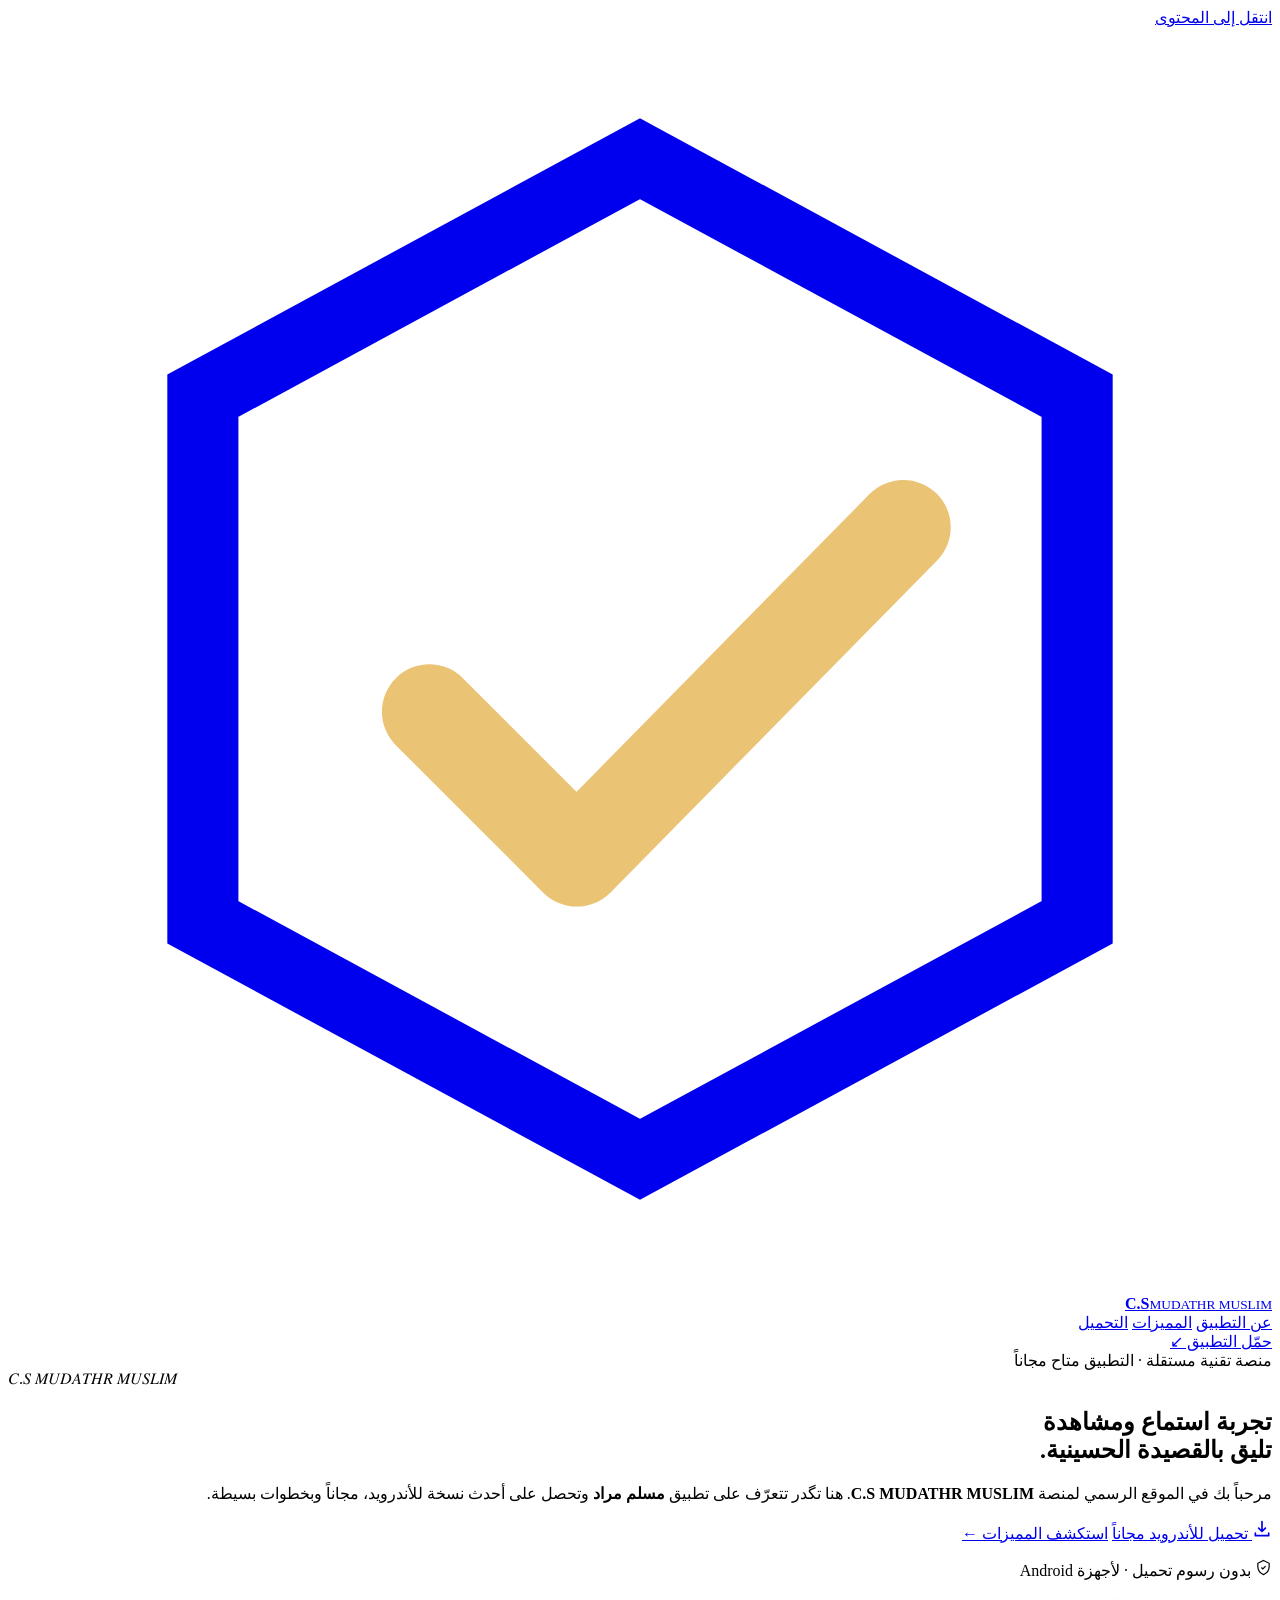
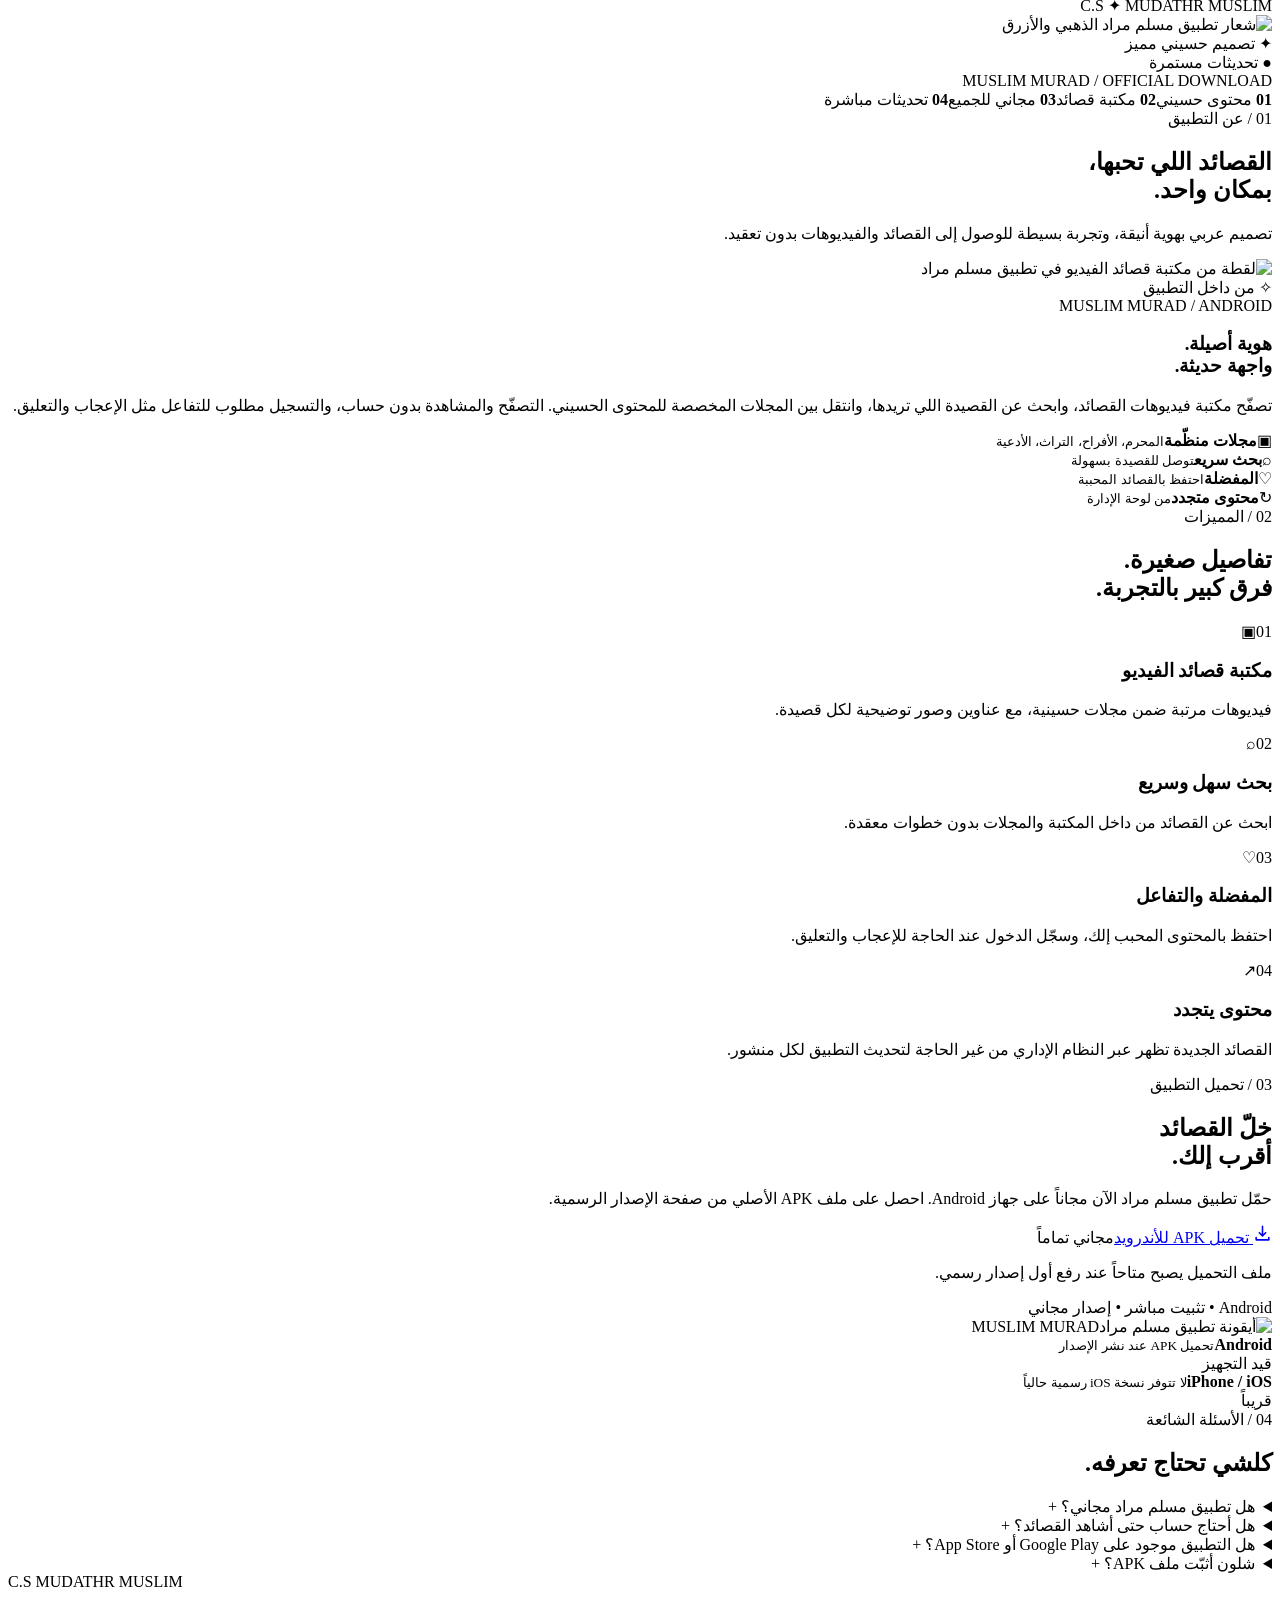
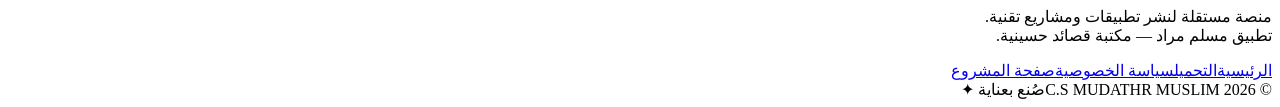
==== index.html @ f46f7a59 "Publish C.S MUDATHR MUSLIM: index.html" ====
<!doctype html>
<html lang="ar" dir="rtl">
<head>
  <meta charset="utf-8">
  <meta name="viewport" content="width=device-width, initial-scale=1, viewport-fit=cover">
  <meta name="theme-color" content="#090d19">
  <meta name="description" content="الموقع الرسمي لـ C.S MUDATHR MUSLIM — حمّل تطبيق مسلم مراد مجاناً على أجهزة أندرويد، وتعرّف على مكتبة القصائد الحسينية.">
  <meta property="og:type" content="website">
  <meta property="og:title" content="C.S MUDATHR MUSLIM | مسلم مراد">
  <meta property="og:description" content="منصتك الرسمية لتحميل تطبيق مسلم مراد ومتابعة تحديثاته مجاناً.">
  <meta property="og:image" content="assets/murad-logo.webp">
  <title>C.S MUDATHR MUSLIM | تحميل مسلم مراد</title>
  <link rel="icon" type="image/png" href="assets/favicon.png">
  <link rel="stylesheet" href="style.css">
  <script src="assets/site-config.js" defer></script>
  <script src="script.js" defer></script>
</head>
<body>
  <div class="backdrop-grid" aria-hidden="true"></div>
  <div class="ambient ambient-a" aria-hidden="true"></div>
  <div class="ambient ambient-b" aria-hidden="true"></div>
  <a class="skip-link" href="#main">انتقل إلى المحتوى</a>
  <header class="site-header">
    <div class="shell topbar">
      <a class="brand" href="#top" aria-label="C.S MUDATHR MUSLIM — الرئيسية" dir="ltr">
        <span class="brand-icon" aria-hidden="true"><svg viewBox="0 0 24 24" fill="none"><path d="M12 2.5 20.3 7v10L12 21.5 3.7 17V7L12 2.5Z" stroke="currentColor" stroke-width="1.35"/><path d="m8 13 2.8 2.8L17 9.5" stroke="#eac374" stroke-width="1.8" stroke-linecap="round" stroke-linejoin="round"/></svg></span>
        <span class="brand-text"><strong>C.S</strong><small>MUDATHR MUSLIM</small></span>
      </a>
      <nav class="main-nav" aria-label="القائمة الرئيسية">
        <a href="#about">عن التطبيق</a>
        <a href="#features">المميزات</a>
        <a href="#download">التحميل</a>
      </nav>
      <a class="header-action" href="#download">حمّل التطبيق <span aria-hidden="true">↙</span></a>
    </div>
  </header>

  <main id="main">
    <section class="hero shell" id="top" aria-labelledby="hero-title">
      <div class="hero-copy">
        <div class="eyebrow"><span class="live-dot"></span> منصة تقنية مستقلة · التطبيق متاح مجاناً</div>
        <div class="superbrand" dir="ltr">𝐶.𝑆 𝑀𝑈𝐷𝐴𝑇𝐻𝑅 𝑀𝑈𝑆𝐿𝐼𝑀</div>
        <h1 id="hero-title">تجربة استماع ومشاهدة<br><span class="gold-text">تليق بالقصيدة الحسينية.</span></h1>
        <p class="hero-lead">مرحباً بك في الموقع الرسمي لمنصة <b>C.S MUDATHR MUSLIM</b>. هنا تگدر تتعرّف على تطبيق <strong>مسلم مراد</strong> وتحصل على أحدث نسخة للأندرويد، مجاناً وبخطوات بسيطة.</p>
        <div class="hero-actions">
          <a class="btn btn-primary download-link" href="#download" aria-label="تحميل تطبيق مسلم مراد للأندرويد"><svg width="20" height="20" viewBox="0 0 24 24" aria-hidden="true" fill="none"><path d="M12 3v12m0 0 4-4m-4 4-4-4M4 17v3h16v-3" stroke="currentColor" stroke-width="2" stroke-linecap="round" stroke-linejoin="round"/></svg> تحميل للأندرويد مجاناً</a>
          <a class="btn btn-ghost" href="#features">استكشف المميزات <span aria-hidden="true">←</span></a>
        </div>
        <p class="micro-note"><svg width="17" height="17" viewBox="0 0 24 24" fill="none" aria-hidden="true"><path d="m12 2 8 4v5c0 5.3-3.4 9-8 11-4.6-2-8-5.7-8-11V6l8-4Z" stroke="currentColor" stroke-width="1.7"/><path d="m9 12 2 2 4-4" stroke="currentColor" stroke-width="1.7"/></svg> بدون رسوم تحميل · لأجهزة Android</p>
      </div>
      <div class="hero-art" aria-label="معاينة تطبيق مسلم مراد">
        <div class="orbit orbit-one"></div><div class="orbit orbit-two"></div>
        <div class="hero-insignia">C.S <span>✦</span> MUDATHR MUSLIM</div>
        <div class="app-icon-display"><img src="assets/murad-logo.webp" alt="شعار تطبيق مسلم مراد الذهبي والأزرق" width="288" height="288"></div>
        <div class="floating-pill pill-1"><span>✦</span> تصميم حسيني مميز</div>
        <div class="floating-pill pill-2"><span>●</span> تحديثات مستمرة</div>
        <div class="hero-art-caption">MUSLIM MURAD <span> / </span> OFFICIAL DOWNLOAD</div>
      </div>
    </section>

    <div class="ticker" aria-label="مزايا التطبيق"><div class="shell ticker-inner"><span><b>01</b> محتوى حسيني</span><i></i><span><b>02</b> مكتبة قصائد</span><i></i><span><b>03</b> مجاني للجميع</span><i></i><span><b>04</b> تحديثات مباشرة</span></div></div>

    <section class="section shell about" id="about">
      <div class="section-head"><div class="section-kicker">01 / عن التطبيق</div><h2>القصائد اللي تحبها،<br><span>بمكان واحد.</span></h2><p>تصميم عربي بهوية أنيقة، وتجربة بسيطة للوصول إلى القصائد والفيديوهات بدون تعقيد.</p></div>
      <div class="about-layout">
        <div class="phone-showcase"><div class="phone-device"><span class="phone-notch"></span><img src="assets/app-screen.webp" alt="لقطة من مكتبة قصائد الفيديو في تطبيق مسلم مراد" width="405" height="900" loading="lazy"></div><div class="phone-label"><span class="sparkle">✧</span> من داخل التطبيق</div></div>
        <div class="about-details"><div class="mini-label">MUSLIM MURAD / ANDROID</div><h3>هوية أصيلة.<br>واجهة حديثة.</h3><p>تصفّح مكتبة فيديوهات القصائد، وابحث عن القصيدة اللي تريدها، وانتقل بين المجلات المخصصة للمحتوى الحسيني. التصفّح والمشاهدة بدون حساب، والتسجيل مطلوب للتفاعل مثل الإعجاب والتعليق.</p><div class="detail-grid"><div><span class="detail-icon">▣</span><b>مجلات منظّمة</b><small>المحرم، الأفراح، التراث، الأدعية</small></div><div><span class="detail-icon">⌕</span><b>بحث سريع</b><small>توصل للقصيدة بسهولة</small></div><div><span class="detail-icon">♡</span><b>المفضلة</b><small>احتفظ بالقصائد المحببة</small></div><div><span class="detail-icon">↻</span><b>محتوى متجدد</b><small>من لوحة الإدارة</small></div></div></div>
      </div>
    </section>

    <section class="section feature-section" id="features"><div class="shell"><div class="section-head centered"><div class="section-kicker">02 / المميزات</div><h2>تفاصيل صغيرة.<br><span>فرق كبير بالتجربة.</span></h2></div><div class="feature-grid">
      <article class="feature-card"><span class="feature-index">01</span><span class="feature-symbol">▣</span><h3>مكتبة قصائد الفيديو</h3><p>فيديوهات مرتبة ضمن مجلات حسينية، مع عناوين وصور توضيحية لكل قصيدة.</p></article>
      <article class="feature-card"><span class="feature-index">02</span><span class="feature-symbol">⌕</span><h3>بحث سهل وسريع</h3><p>ابحث عن القصائد من داخل المكتبة والمجلات بدون خطوات معقدة.</p></article>
      <article class="feature-card"><span class="feature-index">03</span><span class="feature-symbol">♡</span><h3>المفضلة والتفاعل</h3><p>احتفظ بالمحتوى المحبب إلك، وسجّل الدخول عند الحاجة للإعجاب والتعليق.</p></article>
      <article class="feature-card"><span class="feature-index">04</span><span class="feature-symbol">↗</span><h3>محتوى يتجدد</h3><p>القصائد الجديدة تظهر عبر النظام الإداري من غير الحاجة لتحديث التطبيق لكل منشور.</p></article>
      </div></div></section>

    <section class="section shell download-section" id="download"><div class="download-panel"><div class="download-halo" aria-hidden="true"></div><div class="download-copy"><div class="section-kicker">03 / تحميل التطبيق</div><h2>خلّ القصائد<br><span>أقرب إلك.</span></h2><p>حمّل تطبيق مسلم مراد الآن مجاناً على جهاز Android. احصل على ملف APK الأصلي من صفحة الإصدار الرسمية.</p><div class="download-controls"><a class="btn btn-primary download-link" id="download-android" href="#download"><svg width="19" height="19" viewBox="0 0 24 24" fill="none" aria-hidden="true"><path d="M12 3v12m0 0 4-4m-4 4-4-4M4 17v3h16v-3" stroke="currentColor" stroke-width="2" stroke-linecap="round" stroke-linejoin="round"/></svg> <span class="android-label">تحميل APK للأندرويد</span></a><span class="download-badge">مجاني تماماً</span></div><p class="availability-message" id="availability-message" aria-live="polite">ملف التحميل يصبح متاحاً عند رفع أول إصدار رسمي.</p><div class="device-hint">Android <span>•</span> تثبيت مباشر <span>•</span> إصدار مجاني</div></div><div class="download-image"><img src="assets/murad-logo.webp" alt="أيقونة تطبيق مسلم مراد" width="210" height="210" loading="lazy"><span>MUSLIM MURAD</span></div></div>
      <div class="platform-row"><div><span class="platform-dot android"></span><div><b>Android</b><small>تحميل APK عند نشر الإصدار</small></div><span class="platform-state" id="android-status">قيد التجهيز</span></div><div><span class="platform-dot ios"></span><div><b>iPhone / iOS</b><small>لا تتوفر نسخة iOS رسمية حالياً</small></div><span class="platform-state waiting">قريباً</span></div></div>
    </section>

    <section class="section shell faq" aria-labelledby="faq-title"><div class="section-head centered"><div class="section-kicker">04 / الأسئلة الشائعة</div><h2 id="faq-title">كلشي تحتاج تعرفه.</h2></div><div class="faq-list"><details><summary>هل تطبيق مسلم مراد مجاني؟ <span>+</span></summary><p>إي، تحميل التطبيق واستخدام محتواه المتاح مجاني.</p></details><details><summary>هل أحتاج حساب حتى أشاهد القصائد؟ <span>+</span></summary><p>لا، تگدر تتصفح وتشاهد بدون تسجيل دخول. التفاعل مثل الإعجاب والتعليق قد يطلب تسجيل الدخول.</p></details><details><summary>هل التطبيق موجود على Google Play أو App Store؟ <span>+</span></summary><p>حالياً نوفر التحميل المباشر للأندرويد عند نشر APK. ما نعلن عن توفر نسخة بالمتجرين الرسميين.</p></details><details><summary>شلون أثبّت ملف APK؟ <span>+</span></summary><p>من تكمل تنزيل ملف APK، افتحه من التنزيلات ووافق على تثبيته من المصدر اللي اخترته إذا طلب Android ذلك. لا تعطِ صلاحيات تثبيت لمصادر مجهولة أخرى.</p></details></div></section>
  </main>
  <footer class="footer"><div class="shell footer-top"><div><div class="footer-logo" dir="ltr">C.S <span>MUDATHR MUSLIM</span></div><p>منصة مستقلة لنشر تطبيقات ومشاريع تقنية.<br>تطبيق مسلم مراد — مكتبة قصائد حسينية.</p></div><div class="footer-links"><a href="#top">الرئيسية</a><a href="#download">التحميل</a><a href="privacy.html">سياسة الخصوصية</a><a id="project-link" href="#top">صفحة المشروع</a></div></div><div class="shell footer-bottom"><span>© <span id="year">2026</span> C.S MUDATHR MUSLIM</span><span>صُنع بعناية ✦</span></div></footer>
</body>
</html>
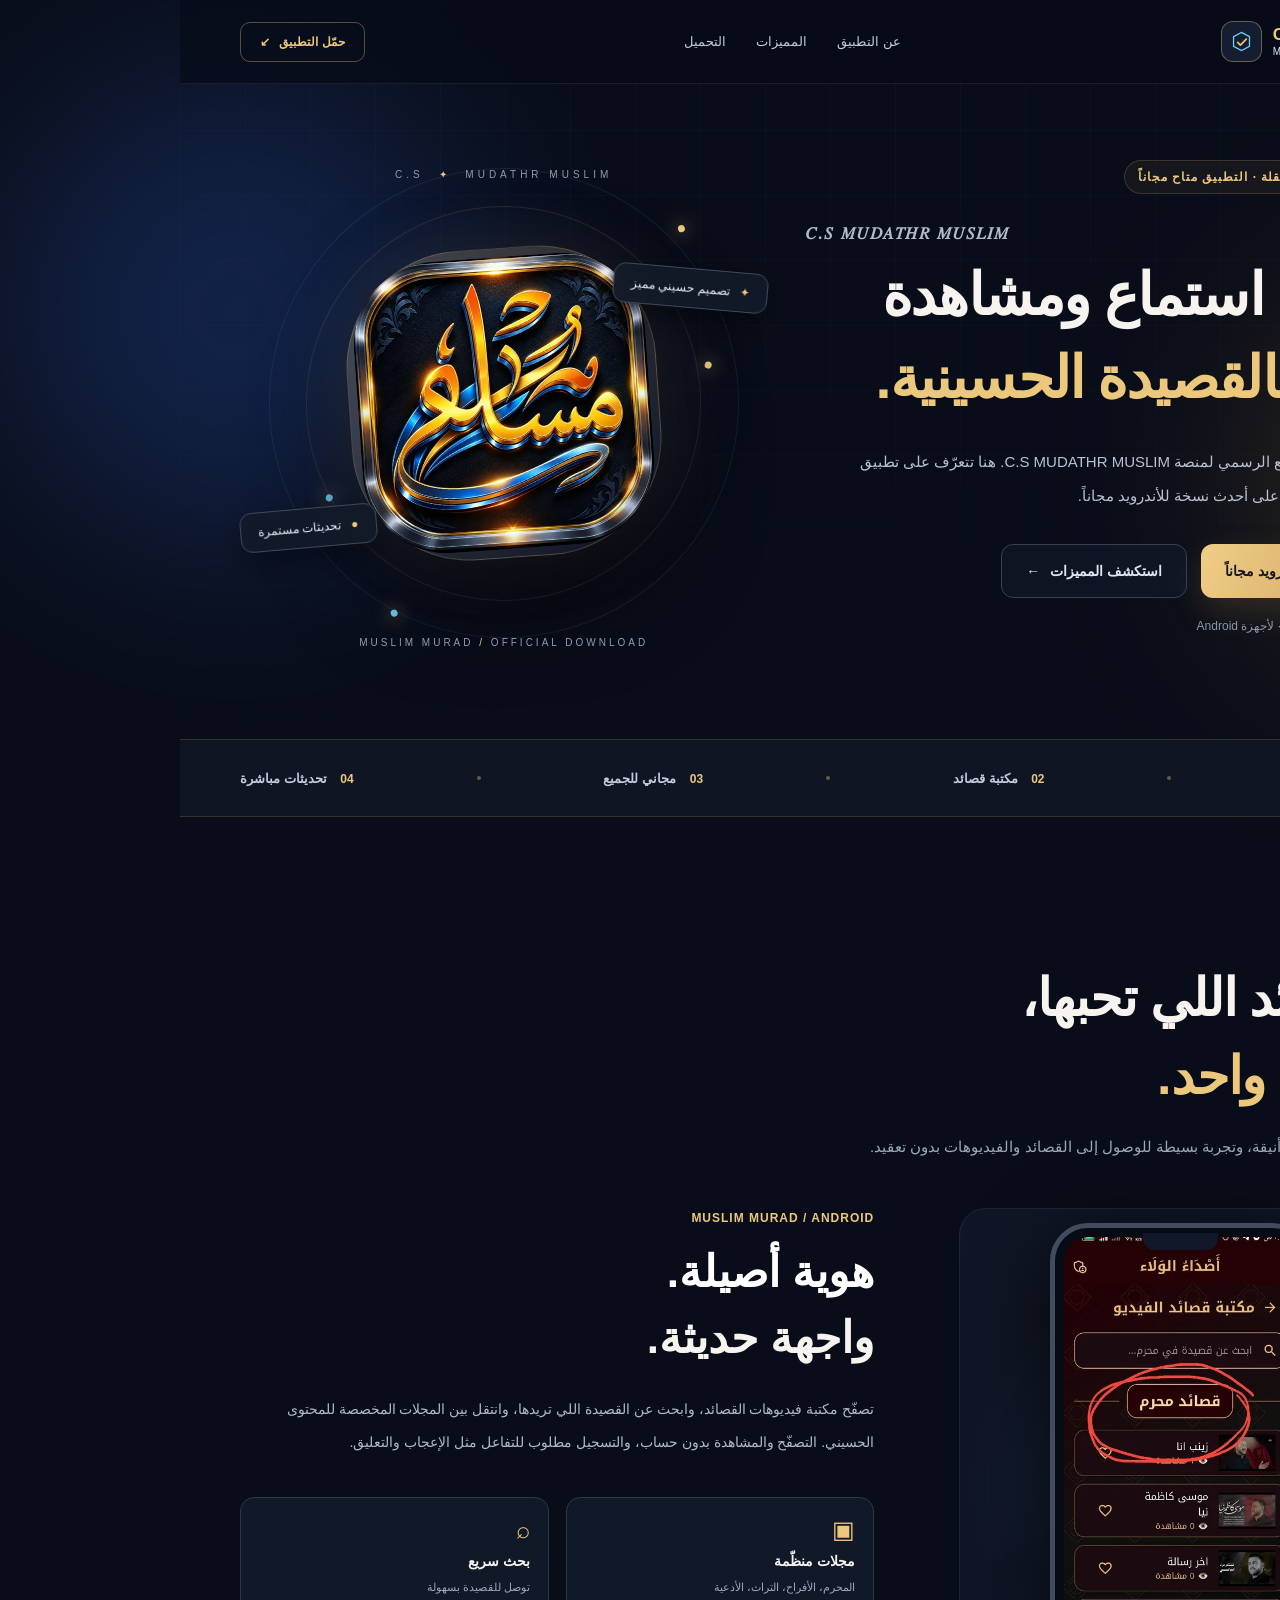
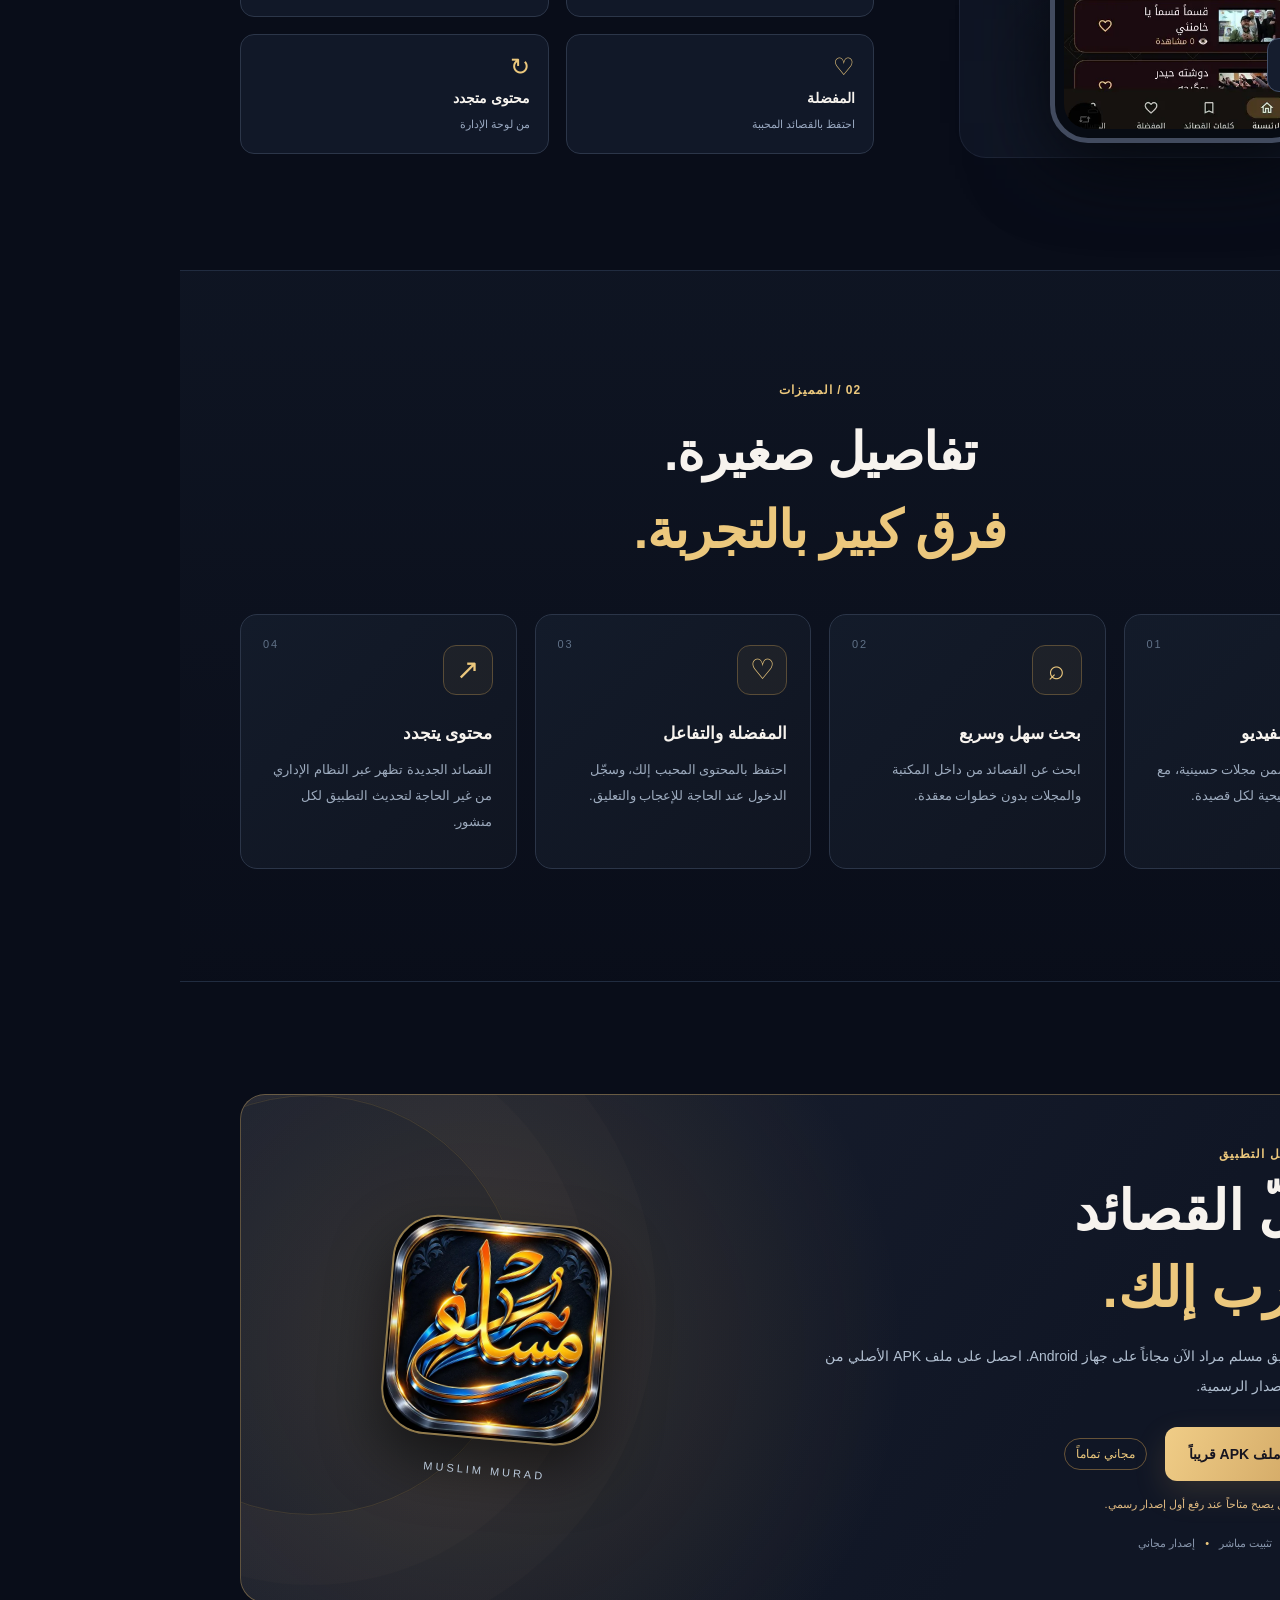
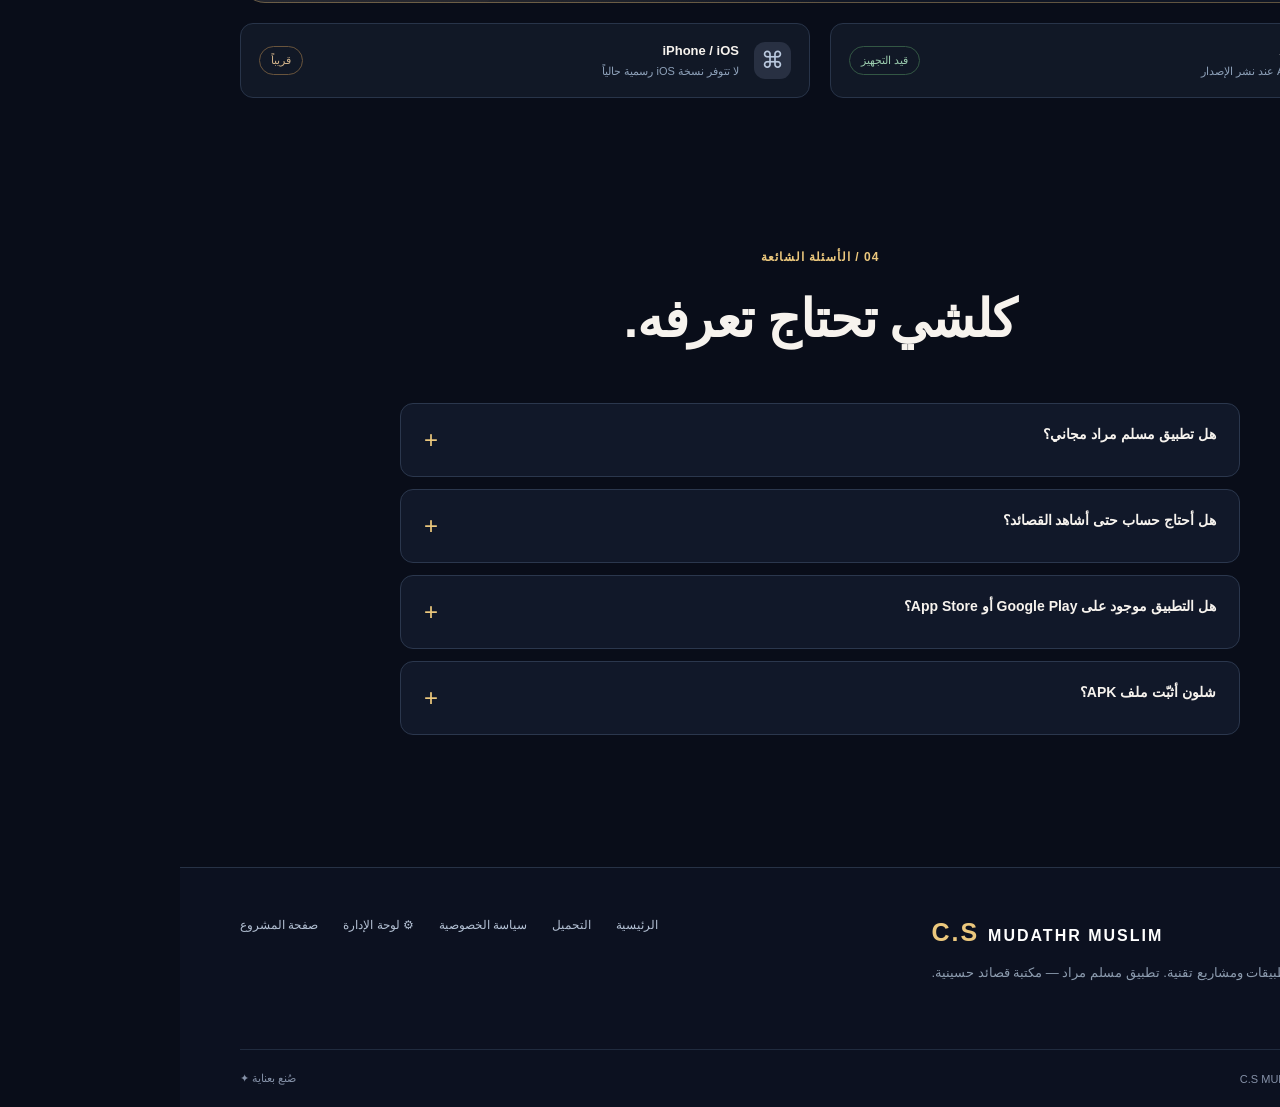
==== commit 5b07b358: "Install/refresh C.S website dashboard: index.html" ====
--- a/index.html
+++ b/index.html
@@ -81,6 +81,6 @@
 
     <section class="section shell faq" aria-labelledby="faq-title"><div class="section-head centered"><div class="section-kicker">04 / الأسئلة الشائعة</div><h2 id="faq-title">كلشي تحتاج تعرفه.</h2></div><div class="faq-list"><details><summary>هل تطبيق مسلم مراد مجاني؟ <span>+</span></summary><p>إي، تحميل التطبيق واستخدام محتواه المتاح مجاني.</p></details><details><summary>هل أحتاج حساب حتى أشاهد القصائد؟ <span>+</span></summary><p>لا، تگدر تتصفح وتشاهد بدون تسجيل دخول. التفاعل مثل الإعجاب والتعليق قد يطلب تسجيل الدخول.</p></details><details><summary>هل التطبيق موجود على Google Play أو App Store؟ <span>+</span></summary><p>حالياً نوفر التحميل المباشر للأندرويد عند نشر APK. ما نعلن عن توفر نسخة بالمتجرين الرسميين.</p></details><details><summary>شلون أثبّت ملف APK؟ <span>+</span></summary><p>من تكمل تنزيل ملف APK، افتحه من التنزيلات ووافق على تثبيته من المصدر اللي اخترته إذا طلب Android ذلك. لا تعطِ صلاحيات تثبيت لمصادر مجهولة أخرى.</p></details></div></section>
   </main>
-  <footer class="footer"><div class="shell footer-top"><div><div class="footer-logo" dir="ltr">C.S <span>MUDATHR MUSLIM</span></div><p>منصة مستقلة لنشر تطبيقات ومشاريع تقنية.<br>تطبيق مسلم مراد — مكتبة قصائد حسينية.</p></div><div class="footer-links"><a href="#top">الرئيسية</a><a href="#download">التحميل</a><a href="privacy.html">سياسة الخصوصية</a><a id="project-link" href="#top">صفحة المشروع</a></div></div><div class="shell footer-bottom"><span>© <span id="year">2026</span> C.S MUDATHR MUSLIM</span><span>صُنع بعناية ✦</span></div></footer>
+  <footer class="footer"><div class="shell footer-top"><div><div class="footer-logo" dir="ltr">C.S <span>MUDATHR MUSLIM</span></div><p>منصة مستقلة لنشر تطبيقات ومشاريع تقنية.<br>تطبيق مسلم مراد — مكتبة قصائد حسينية.</p></div><div class="footer-links"><a href="#top">الرئيسية</a><a href="#download">التحميل</a><a href="privacy.html">سياسة الخصوصية</a><a href="admin.html" rel="nofollow">⚙ لوحة الإدارة</a><a id="project-link" href="#top">صفحة المشروع</a></div></div><div class="shell footer-bottom"><span>© <span id="year">2026</span> C.S MUDATHR MUSLIM</span><span>صُنع بعناية ✦</span></div></footer>
 </body>
 </html>
--- a/style.css
+++ b/style.css
@@ -0,0 +1,17 @@
+:root{color-scheme:dark;--bg:#090d19;--panel:#101726;--border:#263247;--text:#f7f3ee;--muted:#9ba8bd;--gold:#ecc87d;--gold2:#c9a25b;--cyan:#6fcef1;font-family:Tahoma,'Segoe UI',Arial,sans-serif}
+*,*::before,*::after{box-sizing:border-box}html{scroll-behavior:smooth}body{margin:0;min-width:320px;background:var(--bg);color:var(--text);overflow-x:hidden}a{color:inherit;text-decoration:none}button,input{font:inherit}button,a{ -webkit-tap-highlight-color:transparent}a:focus-visible,summary:focus-visible{outline:2px solid var(--cyan);outline-offset:5px}img{max-width:100%;display:block}.shell{width:min(1160px,calc(100% - 64px));margin-inline:auto}.skip-link{position:absolute;top:-80px;right:12px;padding:12px 24px;background:#fff;color:#000;z-index:100}.skip-link:focus{top:10px}::selection{background:#e9bd6c;color:#090d19}
+.backdrop-grid{position:absolute;inset:0 0 auto;height:970px;pointer-events:none;background-image:linear-gradient(rgba(120,152,199,.045) 1px,transparent 1px),linear-gradient(90deg,rgba(120,152,199,.045) 1px,transparent 1px);background-size:65px 65px;mask-image:linear-gradient(to bottom,#000,transparent);z-index:0}.ambient{position:absolute;pointer-events:none;border-radius:50%;filter:blur(105px);opacity:.35;z-index:0}.ambient-a{width:470px;height:480px;top:70px;left:-180px;background:#244c9e}.ambient-b{width:360px;height:380px;top:290px;right:-160px;background:#795a26}
+.site-header{height:84px;display:flex;align-items:center;position:relative;z-index:20;border-bottom:1px solid rgba(214,223,247,.08);background:rgba(8,12,24,.72);backdrop-filter:blur(20px)}.topbar{display:flex;align-items:center;justify-content:space-between;gap:30px}.brand{display:flex;align-items:center;gap:11px;flex-shrink:0}.brand-icon{width:41px;height:41px;border:1px solid rgba(238,198,120,.38);background:#151e30;border-radius:12px;padding:8px;color:var(--cyan)}.brand-icon svg{width:100%}.brand-text{display:flex;flex-direction:column;gap:1px;line-height:1.1}.brand-text strong{font-size:17px;font-weight:900;letter-spacing:2px;color:var(--gold)}.brand-text small{font-size:10px;letter-spacing:2.6px;color:#d9e4f5}.main-nav{display:flex;gap:30px;font-size:13px;color:#c3ccdd}.main-nav a:hover,.footer a:hover{color:var(--gold)}.header-action{border:1px solid rgba(236,200,125,.35);border-radius:10px;padding:12px 19px;color:var(--gold);font-size:12px;font-weight:bold;white-space:nowrap;transition:.2s}.header-action:hover{background:rgba(236,200,125,.11);transform:translateY(-2px)}.header-action span{padding-right:6px}
+.hero{position:relative;display:grid;grid-template-columns:1.06fr .94fr;align-items:center;min-height:655px;gap:38px;padding-top:58px;padding-bottom:75px}.hero-copy{position:relative;z-index:2}.eyebrow,.section-kicker,.mini-label{color:var(--gold);font-size:12px;letter-spacing:1px;font-weight:700}.eyebrow{display:inline-flex;align-items:center;gap:8px;background:rgba(229,181,100,.06);border:1px solid rgba(233,193,115,.18);padding:9px 13px;border-radius:20px}.live-dot{width:7px;height:7px;border-radius:50%;background:#7ddcb0;box-shadow:0 0 15px #7ddcb0}.superbrand{margin:30px 0 10px;color:#b2bacd;font-size:clamp(13px,1.55vw,17px);letter-spacing:1.5px;font-weight:bold}.hero h1{font-size:clamp(40px,4.5vw,66px);line-height:1.45;letter-spacing:-1.8px;margin:0 0 24px;font-weight:900}.gold-text,h2 span,.about-details h3::first-line{color:var(--gold)}.hero-lead{color:#b9c2d2;font-size:15px;line-height:2.3;max-width:560px;margin:0 0 30px}.hero-lead strong{color:#fff}.hero-actions{display:flex;flex-wrap:wrap;gap:14px}.btn{display:inline-flex;align-items:center;justify-content:center;gap:10px;border-radius:12px;min-height:54px;padding:13px 24px;font-size:14px;font-weight:800;transition:transform .25s,background .25s,border-color .25s;cursor:pointer}.btn:hover{transform:translateY(-3px)}.btn-primary{background:linear-gradient(115deg,#f0cd87,#cca15f);color:#171520;box-shadow:0 12px 32px rgba(218,170,94,.16)}.btn-primary:hover{background:linear-gradient(115deg,#ffe2a5,#edba6b)}.btn-ghost{border:1px solid #364154;color:#dee6f6;background:rgba(20,28,45,.55)}.btn-ghost:hover{border-color:#8092af}.micro-note{color:#8797ae;font-size:12px;display:flex;gap:8px;align-items:center;margin-top:20px}.micro-note svg{color:#9fb3ce}
+.hero-art{height:490px;display:flex;flex-direction:column;align-items:center;justify-content:center;position:relative;isolation:isolate}.hero-art:before{content:'';position:absolute;inset:11% 9%;border-radius:50%;background:radial-gradient(ellipse at center,rgba(224,165,70,.19),rgba(70,112,206,.09) 45%,transparent 72%);filter:blur(28px);z-index:-1}.orbit{position:absolute;border:1px solid rgba(213,182,115,.12);border-radius:50%;width:395px;height:395px;transform:rotate(19deg)}.orbit-two{width:470px;height:470px;border-color:rgba(117,159,218,.11);transform:rotate(-15deg)}.orbit:before,.orbit:after{content:'';position:absolute;width:7px;height:7px;border-radius:50%;background:var(--gold);box-shadow:0 0 18px var(--gold)}.orbit:before{top:23%;right:3%}.orbit:after{bottom:12%;left:15%;background:var(--cyan)}.hero-insignia{letter-spacing:4px;font-size:10px;color:#8f9caf;direction:ltr;position:absolute;top:11px}.hero-insignia span{color:var(--gold);padding:0 8px}.app-icon-display{width:310px;height:310px;border-radius:38%;padding:8px;background:linear-gradient(140deg,rgba(235,196,128,.25),rgba(37,60,104,.1));border:1px solid rgba(234,194,123,.20);box-shadow:0 0 75px rgba(247,177,75,.09),0 38px 95px #0009;transform:rotate(-4deg)}.app-icon-display img{width:100%;height:100%;border-radius:29%;object-fit:cover}.hero-art-caption{position:absolute;bottom:0;font-size:10px;letter-spacing:3px;color:#8e9bb1;direction:ltr}.hero-art-caption span{color:var(--gold)}.floating-pill{position:absolute;z-index:3;display:flex;align-items:center;gap:10px;padding:12px 17px;border:1px solid #3e495c;border-radius:12px;background:rgba(18,25,40,.92);backdrop-filter:blur(10px);font-size:12px;color:#ecf0fa;box-shadow:0 12px 35px #0007}.floating-pill span{color:var(--gold)}.pill-1{right:0;top:110px;transform:rotate(5deg)}.pill-2{bottom:100px;left:0;transform:rotate(-5deg)}
+.ticker{position:relative;border-block:1px solid rgba(236,201,139,.16);background:rgba(18,24,40,.72)}.ticker-inner{height:76px;display:flex;align-items:center;justify-content:space-between;gap:20px;overflow:hidden;white-space:nowrap}.ticker span{color:#c2ccde;font-size:13px;font-weight:bold}.ticker span b{font-size:12px;color:var(--gold);margin-left:10px}.ticker i{width:4px;height:4px;border-radius:50%;background:var(--gold2);opacity:.5}
+.section{padding-block:112px;position:relative;z-index:1}.section-head{max-width:650px;margin-bottom:45px}.section-head h2{font-size:clamp(34px,4.2vw,52px);margin:16px 0 16px;line-height:1.5;letter-spacing:-1px}.section-head p{color:var(--muted);font-size:15px;line-height:2.1;margin:0}.section-head.centered{text-align:center;margin-inline:auto}.about-layout{display:grid;grid-template-columns:.82fr 1.18fr;gap:85px;align-items:center}.phone-showcase{min-height:550px;display:flex;align-items:center;justify-content:center;position:relative;border:1px solid rgba(129,147,180,.12);border-radius:27px;background:radial-gradient(circle at center,rgba(55,91,147,.22),transparent 60%),#101625}.phone-showcase:after{content:'';height:80px;width:240px;background:#121b2d;filter:blur(50px);position:absolute;bottom:25px}.phone-device{width:260px;height:520px;position:relative;padding:9px;border:5px solid #424b5f;border-radius:38px;background:#070b13;box-shadow:0 20px 80px #000b;overflow:hidden;z-index:2}.phone-device img{height:100%;width:100%;object-fit:cover;border-radius:25px}.phone-notch{position:absolute;width:75px;height:17px;top:5px;left:calc(50% - 37px);border-radius:0 0 12px 12px;background:#11182a;z-index:4}.phone-label{position:absolute;right:-18px;bottom:65px;border:1px solid #42506a;background:#151d2e;padding:13px 18px;border-radius:12px;font-size:12px;z-index:3}.phone-label .sparkle{color:var(--gold);font-size:22px;margin-left:6px}.about-details h3{font-size:44px;line-height:1.5;margin:14px 0 22px}.about-details h3::first-line{color:#fff}.about-details>p{color:#aeb9c9;line-height:2.35;font-size:14px;margin:0 0 38px}.detail-grid{display:grid;grid-template-columns:repeat(2,minmax(0,1fr));gap:17px}.detail-grid>div{padding:18px;background:rgba(19,27,43,.85);border:1px solid #2c3649;border-radius:14px;display:flex;flex-direction:column;gap:9px}.detail-icon{color:var(--gold);font-size:24px}.detail-grid b{font-size:14px}.detail-grid small{font-size:11px;color:#99a8c0;line-height:1.8}
+.feature-section{background:linear-gradient(180deg,rgba(19,27,42,.55),rgba(11,15,27,.3));border-block:1px solid #212c40}.feature-grid{display:grid;grid-template-columns:repeat(4,minmax(0,1fr));gap:18px}.feature-card{border:1px solid #2b3548;background:linear-gradient(135deg,#131b2a,#101521);border-radius:17px;padding:30px 23px;min-height:255px;position:relative;transition:transform .2s,border-color .2s}.feature-card:hover{transform:translateY(-5px);border-color:#796746}.feature-index{position:absolute;top:23px;left:22px;font-size:11px;letter-spacing:2px;color:#607187}.feature-symbol{display:flex;align-items:center;justify-content:center;border-radius:13px;width:50px;height:50px;color:var(--gold);border:1px solid #594c37;background:rgba(211,167,93,.06);font-size:28px;margin-bottom:28px}.feature-card h3{font-size:17px;margin:0 0 13px}.feature-card p{font-size:13px;color:#9dabbe;line-height:2;margin:0}
+.download-panel{min-height:440px;display:grid;grid-template-columns:1.25fr .75fr;align-items:center;gap:18px;border:1px solid rgba(230,187,109,.37);border-radius:25px;background:radial-gradient(circle at 20% 50%,rgba(227,174,76,.16),transparent 45%),linear-gradient(125deg,#1a2030,#101625 70%);position:relative;overflow:hidden;padding:52px 65px}.download-halo{position:absolute;height:420px;width:420px;left:-140px;top:0;border:1px solid rgba(228,177,75,.14);border-radius:50%;box-shadow:0 0 0 70px rgba(201,166,111,.025),0 0 0 135px rgba(201,166,111,.025)}.download-copy{position:relative;z-index:2}.download-copy h2{font-size:clamp(35px,4.3vw,57px);line-height:1.4;margin:12px 0}.download-copy>p{max-width:530px;font-size:14px;line-height:2.15;color:#b1bfd0}.download-controls{display:flex;align-items:center;gap:18px;flex-wrap:wrap;margin-top:26px}.download-badge{color:var(--gold);font-size:12px;border:1px solid #675338;border-radius:20px;padding:8px 11px}.availability-message{font-size:11px!important;color:#dfb981!important;margin:12px 0 0!important}.device-hint{font-size:11px;color:#8795ab;margin-top:21px}.device-hint span{padding:0 7px;color:var(--gold)}.download-image{justify-self:center;text-align:center;z-index:1;transform:rotate(5deg)}.download-image img{width:220px;height:220px;object-fit:cover;border-radius:46px;box-shadow:0 25px 55px #0008;border:2px solid #927b4b}.download-image>span{display:block;letter-spacing:3px;font-size:11px;color:#b9c8d9;margin-top:25px}.platform-row{display:grid;grid-template-columns:1fr 1fr;gap:20px;margin-top:20px}.platform-row>div{display:flex;align-items:center;gap:15px;border:1px solid #283449;border-radius:13px;padding:18px;background:#111826}.platform-dot{width:37px;height:37px;border-radius:11px;display:grid;place-items:center;background:#23352c;flex-shrink:0}.platform-dot:before{content:'↧';font-size:23px;color:#94caa2}.platform-dot.ios{background:#283042}.platform-dot.ios:before{content:'⌘';color:#bac9df}.platform-row>div>div{display:flex;flex-direction:column;gap:7px}.platform-row b{font-size:13px}.platform-row small{color:#8ea1b9;font-size:11px}.platform-state{margin-inline-start:auto;color:#9bccae;font-size:11px;border:1px solid #335744;padding:7px 11px;border-radius:20px;white-space:nowrap}.platform-state.waiting{color:#d0b28a;border-color:#69543c}
+.faq{padding-top:40px}.faq-list{max-width:840px;margin:auto;display:grid;gap:12px}.faq details{border:1px solid #2b374d;background:#111829;border-radius:13px;padding:0 23px}.faq summary{list-style:none;cursor:pointer;display:flex;justify-content:space-between;gap:20px;padding:22px 0;font-size:14px;font-weight:bold}.faq summary::-webkit-details-marker{display:none}.faq summary span{color:var(--gold);font-size:24px;font-weight:normal;transition:transform .2s}.faq details[open] summary span{transform:rotate(45deg)}.faq details p{color:#9eacc0;line-height:2.1;font-size:13px;margin:0 0 21px}
+.footer{border-top:1px solid #273246;background:#0c1120;margin-top:20px}.footer-top{display:flex;justify-content:space-between;gap:50px;padding-block:50px}.footer-logo{font-weight:900;letter-spacing:2px;font-size:25px;color:var(--gold)}.footer-logo span{color:#fff;font-size:16px}.footer-top p{font-size:13px;color:#8d9caf;line-height:2}.footer-links{display:flex;align-items:start;justify-content:end;gap:25px;flex-wrap:wrap;color:#b3c0d3;font-size:12px}.footer-bottom{border-top:1px solid #202b3e;display:flex;align-items:center;justify-content:space-between;padding-block:22px;font-size:11px;color:#8591a7;gap:20px}
+/* privacy */.privacy-main{max-width:860px;margin:60px auto 110px;padding:0 24px}.privacy-main h1{font-size:43px;color:var(--gold)}.privacy-main h2{margin-top:40px;color:#f0dbc0}.privacy-main p,.privacy-main li{line-height:2.2;color:#b8c4d4}.privacy-main a{color:var(--gold)}
+@media(max-width:1000px){.shell{width:min(100% - 42px,1160px)}.hero{grid-template-columns:1fr 1fr;gap:12px}.hero-art{transform:scale(.85)}.feature-grid{grid-template-columns:repeat(2,minmax(0,1fr))}.about-layout{gap:35px}.download-panel{padding:45px 35px}}
+@media(max-width:720px){.shell{width:calc(100% - 36px)}.site-header{height:76px}.topbar{gap:8px}.brand-icon{width:35px;height:35px;padding:6px}.brand-text strong{font-size:14px}.brand-text small{font-size:8px;letter-spacing:1.3px}.main-nav{display:none}.header-action{padding:10px 12px;font-size:11px}.hero{grid-template-columns:1fr;min-height:unset;padding:60px 0 40px}.hero-copy{text-align:center}.eyebrow{font-size:10px}.superbrand{margin-top:24px;font-size:12px;letter-spacing:.7px}.hero h1{font-size:37px;line-height:1.65;letter-spacing:-1px}.hero-lead{font-size:13px;line-height:2.15}.hero-actions{justify-content:center}.btn{min-height:51px;font-size:12px;padding:13px 16px}.micro-note{justify-content:center}.hero-art{height:350px;transform:none;margin-top:13px}.orbit{width:290px;height:290px}.orbit-two{width:340px;height:340px}.app-icon-display{width:230px;height:230px}.hero-insignia{top:0;font-size:8px}.floating-pill{font-size:10px;padding:9px 11px}.pill-1{right:-5px;top:78px}.pill-2{left:-5px;bottom:75px}.hero-art-caption{font-size:8px;bottom:5px}.ticker-inner{height:62px;gap:22px;overflow-x:auto;scrollbar-width:none}.ticker-inner::-webkit-scrollbar{display:none}.ticker span{font-size:11px;flex-shrink:0}.ticker i{flex-shrink:0}.section{padding-block:76px}.section-head h2{font-size:35px}.section-head p{font-size:13px}.about-layout{grid-template-columns:1fr;gap:40px}.phone-showcase{min-height:430px}.phone-device{width:195px;height:397px;padding:6px;border-width:4px;border-radius:29px}.phone-device img{border-radius:19px}.phone-label{right:10px;bottom:38px;padding:8px 11px}.about-details h3{font-size:36px}.about-details>p{font-size:13px}.feature-grid{grid-template-columns:1fr 1fr;gap:10px}.feature-card{padding:25px 15px;min-height:235px}.feature-card h3{font-size:14px}.feature-card p{font-size:11px}.feature-symbol{margin-bottom:22px;width:44px;height:44px;font-size:24px}.download-panel{display:flex;flex-direction:column-reverse;padding:34px 21px;text-align:center;min-height:0}.download-image{transform:none}.download-image img{width:125px;height:125px;border-radius:26px}.download-image span{font-size:8px;margin-top:9px}.download-copy h2{font-size:34px}.download-copy>p{font-size:12px}.download-controls{justify-content:center}.platform-row{grid-template-columns:1fr;gap:10px}.platform-row>div{padding:13px}.faq{padding-top:12px}.footer-top{flex-direction:column;padding-block:35px;gap:22px}.footer-links{justify-content:start;gap:15px}.footer-bottom{font-size:10px}.privacy-main h1{font-size:33px}}
+@media(max-width:380px){.brand-text small{letter-spacing:.6px}.hero h1{font-size:31px}.hero-actions .btn{width:100%}.feature-grid{grid-template-columns:1fr}.feature-card{min-height:0}.floating-pill{font-size:9px}.platform-row>div{gap:10px}.platform-row small{font-size:10px}.platform-state{font-size:9px;padding:6px 7px}}
+@media(prefers-reduced-motion:reduce){*,*::before,*::after{scroll-behavior:auto!important;transition:none!important}}
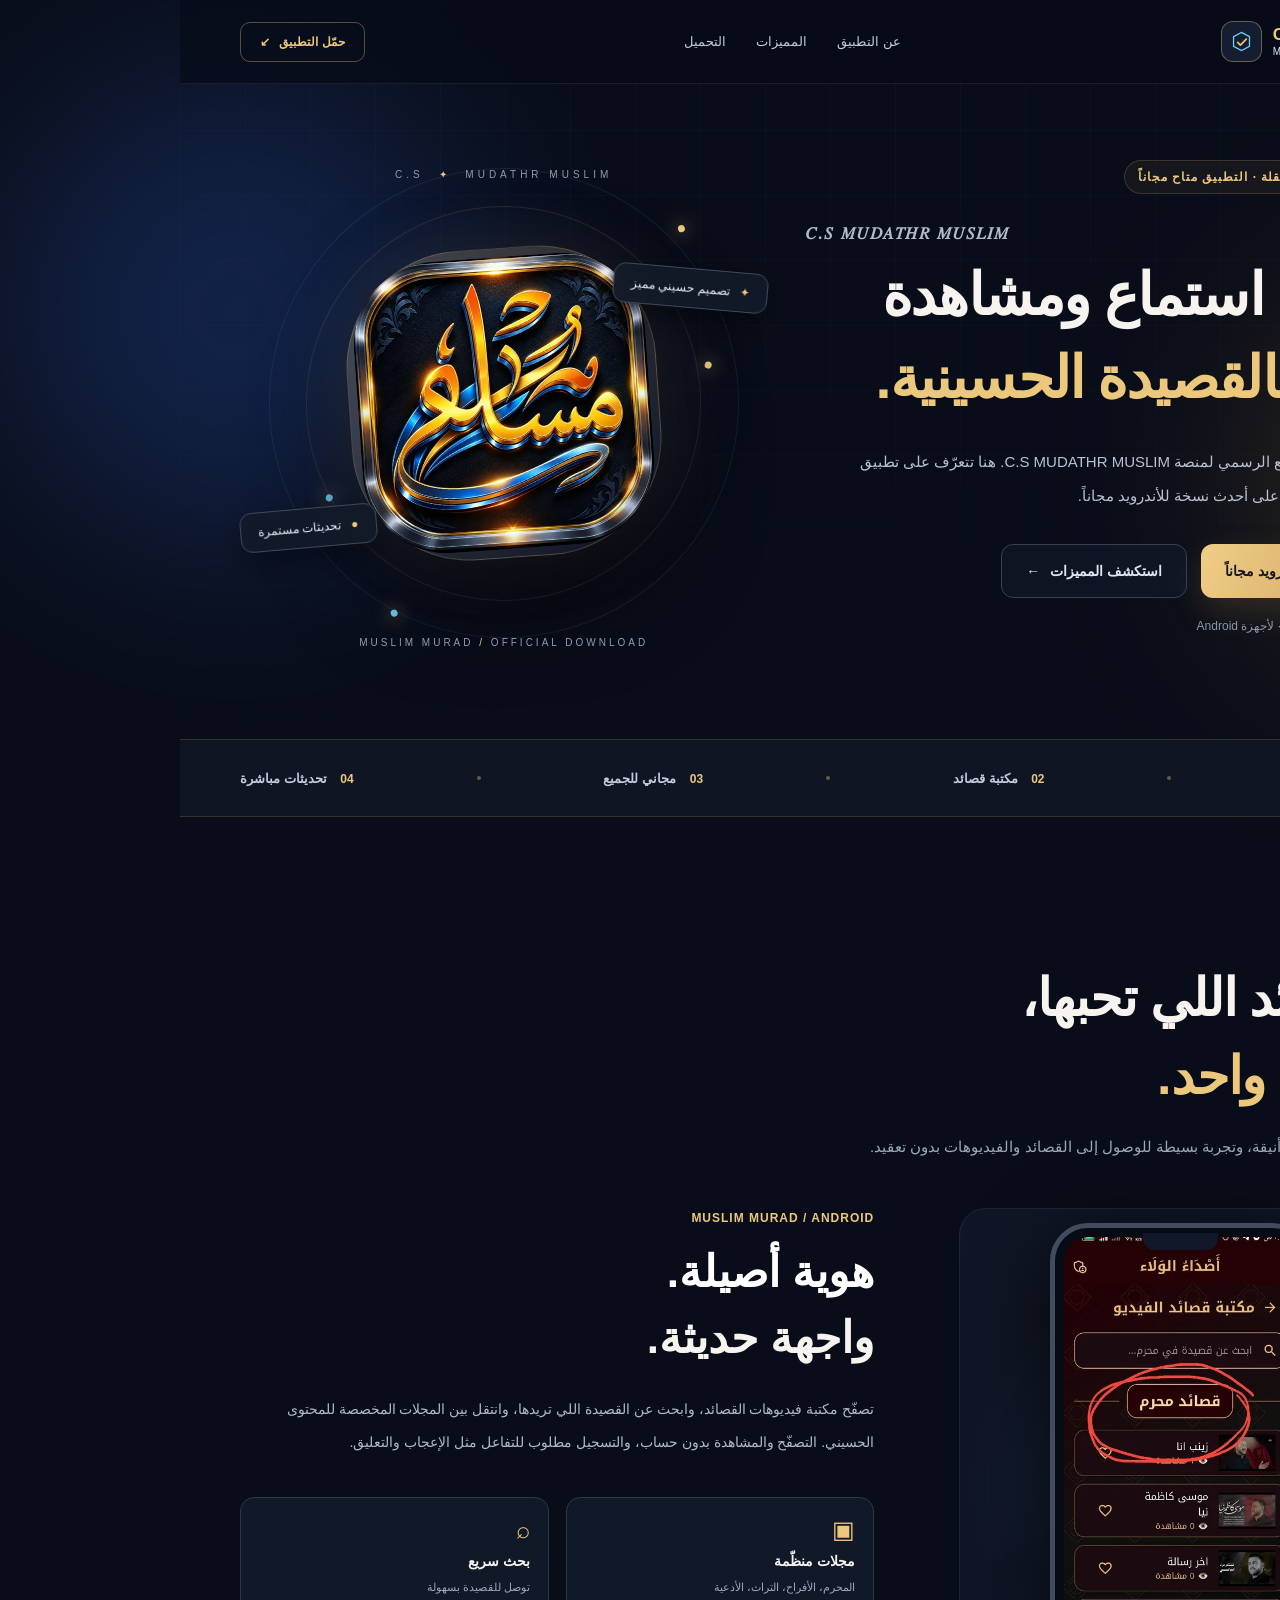
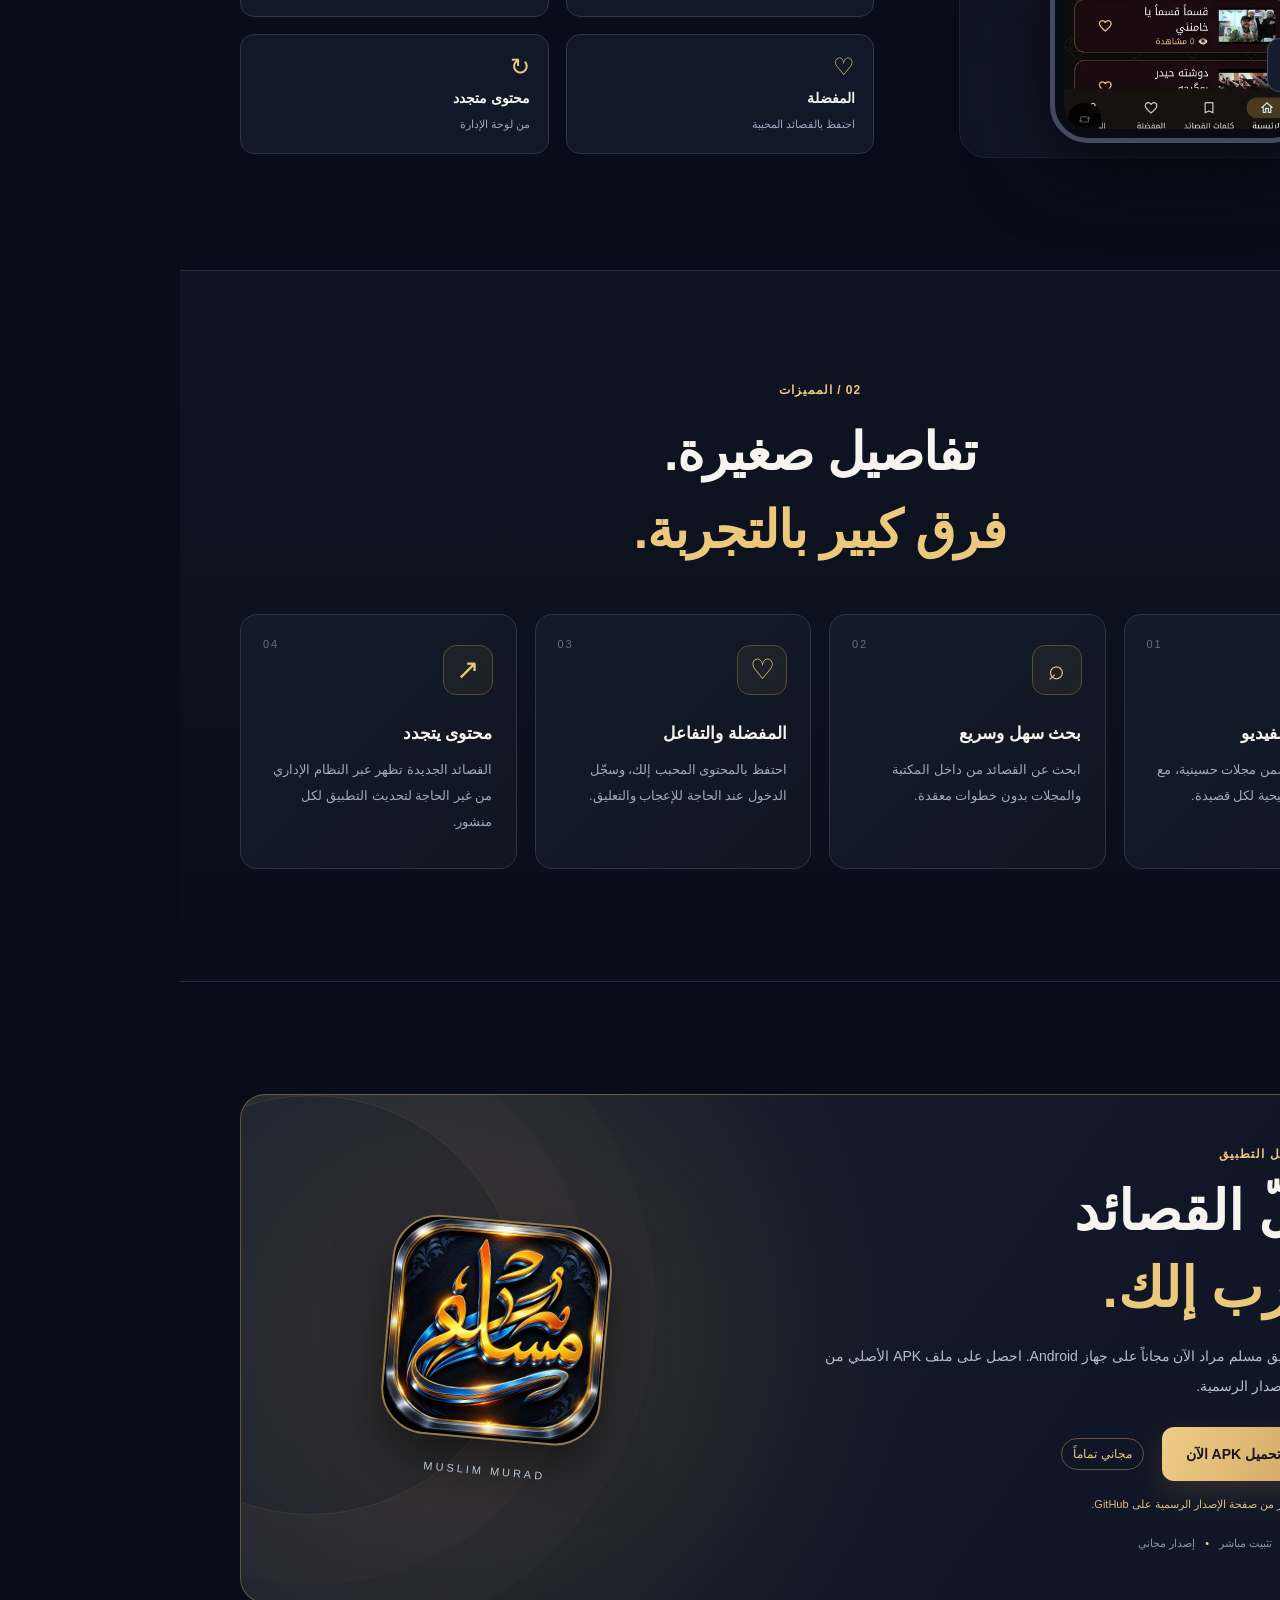
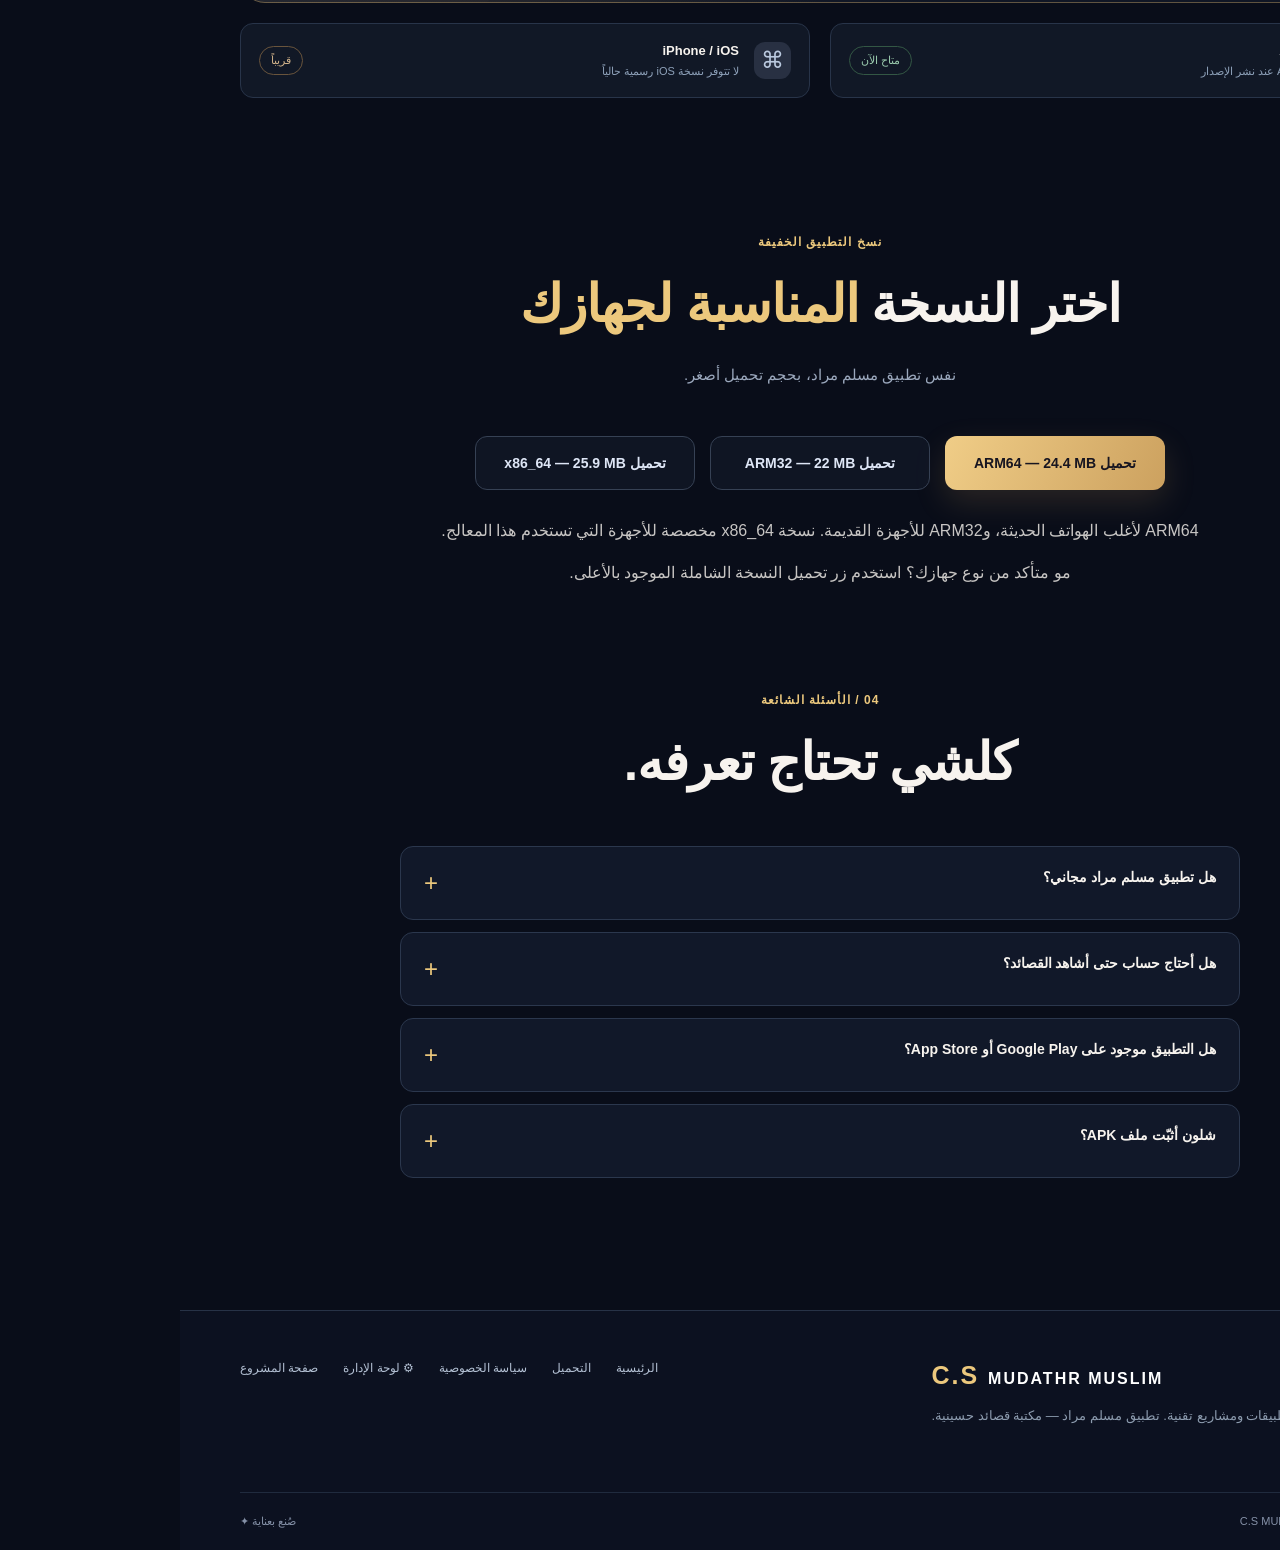
==== commit 0bcc71aa: "Add lightweight Muslim Murad downloads" ====
--- a/index.html
+++ b/index.html
@@ -79,7 +79,40 @@
       <div class="platform-row"><div><span class="platform-dot android"></span><div><b>Android</b><small>تحميل APK عند نشر الإصدار</small></div><span class="platform-state" id="android-status">قيد التجهيز</span></div><div><span class="platform-dot ios"></span><div><b>iPhone / iOS</b><small>لا تتوفر نسخة iOS رسمية حالياً</small></div><span class="platform-state waiting">قريباً</span></div></div>
     </section>
 
-    <section class="section shell faq" aria-labelledby="faq-title"><div class="section-head centered"><div class="section-kicker">04 / الأسئلة الشائعة</div><h2 id="faq-title">كلشي تحتاج تعرفه.</h2></div><div class="faq-list"><details><summary>هل تطبيق مسلم مراد مجاني؟ <span>+</span></summary><p>إي، تحميل التطبيق واستخدام محتواه المتاح مجاني.</p></details><details><summary>هل أحتاج حساب حتى أشاهد القصائد؟ <span>+</span></summary><p>لا، تگدر تتصفح وتشاهد بدون تسجيل دخول. التفاعل مثل الإعجاب والتعليق قد يطلب تسجيل الدخول.</p></details><details><summary>هل التطبيق موجود على Google Play أو App Store؟ <span>+</span></summary><p>حالياً نوفر التحميل المباشر للأندرويد عند نشر APK. ما نعلن عن توفر نسخة بالمتجرين الرسميين.</p></details><details><summary>شلون أثبّت ملف APK؟ <span>+</span></summary><p>من تكمل تنزيل ملف APK، افتحه من التنزيلات ووافق على تثبيته من المصدر اللي اخترته إذا طلب Android ذلك. لا تعطِ صلاحيات تثبيت لمصادر مجهولة أخرى.</p></details></div></section>
+    
+<section id="abi-downloads" class="section shell" style="padding-top:25px;padding-bottom:55px;text-align:center">
+  <div class="section-head centered">
+    <div class="section-kicker">نسخ التطبيق الخفيفة</div>
+    <h2>اختر النسخة <span>المناسبة لجهازك</span></h2>
+    <p>نفس تطبيق مسلم مراد، بحجم تحميل أصغر.</p>
+  </div>
+
+  <div style="display:flex;flex-wrap:wrap;gap:15px;justify-content:center;margin-top:30px">
+
+    <a class="btn btn-primary" href="https://github.com/MUDATHR/cs-mudathr-muslim/releases/download/v1.0.0/Muslim_Murad_ARM64.apk" style="min-width:220px">
+      تحميل ARM64 — 24.4 MB
+    </a>
+
+    <a class="btn btn-ghost" href="https://github.com/MUDATHR/cs-mudathr-muslim/releases/download/v1.0.0/Muslim_Murad_ARM32.apk" style="min-width:220px">
+      تحميل ARM32 — 22 MB
+    </a>
+
+    <a class="btn btn-ghost" href="https://github.com/MUDATHR/cs-mudathr-muslim/releases/download/v1.0.0/Muslim_Murad_x86_64.apk" style="min-width:220px">
+      تحميل x86_64 — 25.9 MB
+    </a>
+
+  </div>
+
+  <p style="margin-top:25px;opacity:.8;line-height:2">
+    ARM64 لأغلب الهواتف الحديثة، وARM32 للأجهزة القديمة.
+    نسخة x86_64 مخصصة للأجهزة التي تستخدم هذا المعالج.
+  </p>
+
+  <p style="opacity:.8">
+    مو متأكد من نوع جهازك؟ استخدم زر تحميل النسخة الشاملة الموجود بالأعلى.
+  </p>
+</section>
+<section class="section shell faq" aria-labelledby="faq-title"><div class="section-head centered"><div class="section-kicker">04 / الأسئلة الشائعة</div><h2 id="faq-title">كلشي تحتاج تعرفه.</h2></div><div class="faq-list"><details><summary>هل تطبيق مسلم مراد مجاني؟ <span>+</span></summary><p>إي، تحميل التطبيق واستخدام محتواه المتاح مجاني.</p></details><details><summary>هل أحتاج حساب حتى أشاهد القصائد؟ <span>+</span></summary><p>لا، تگدر تتصفح وتشاهد بدون تسجيل دخول. التفاعل مثل الإعجاب والتعليق قد يطلب تسجيل الدخول.</p></details><details><summary>هل التطبيق موجود على Google Play أو App Store؟ <span>+</span></summary><p>حالياً نوفر التحميل المباشر للأندرويد عند نشر APK. ما نعلن عن توفر نسخة بالمتجرين الرسميين.</p></details><details><summary>شلون أثبّت ملف APK؟ <span>+</span></summary><p>من تكمل تنزيل ملف APK، افتحه من التنزيلات ووافق على تثبيته من المصدر اللي اخترته إذا طلب Android ذلك. لا تعطِ صلاحيات تثبيت لمصادر مجهولة أخرى.</p></details></div></section>
   </main>
   <footer class="footer"><div class="shell footer-top"><div><div class="footer-logo" dir="ltr">C.S <span>MUDATHR MUSLIM</span></div><p>منصة مستقلة لنشر تطبيقات ومشاريع تقنية.<br>تطبيق مسلم مراد — مكتبة قصائد حسينية.</p></div><div class="footer-links"><a href="#top">الرئيسية</a><a href="#download">التحميل</a><a href="privacy.html">سياسة الخصوصية</a><a href="admin.html" rel="nofollow">⚙ لوحة الإدارة</a><a id="project-link" href="#top">صفحة المشروع</a></div></div><div class="shell footer-bottom"><span>© <span id="year">2026</span> C.S MUDATHR MUSLIM</span><span>صُنع بعناية ✦</span></div></footer>
 </body>
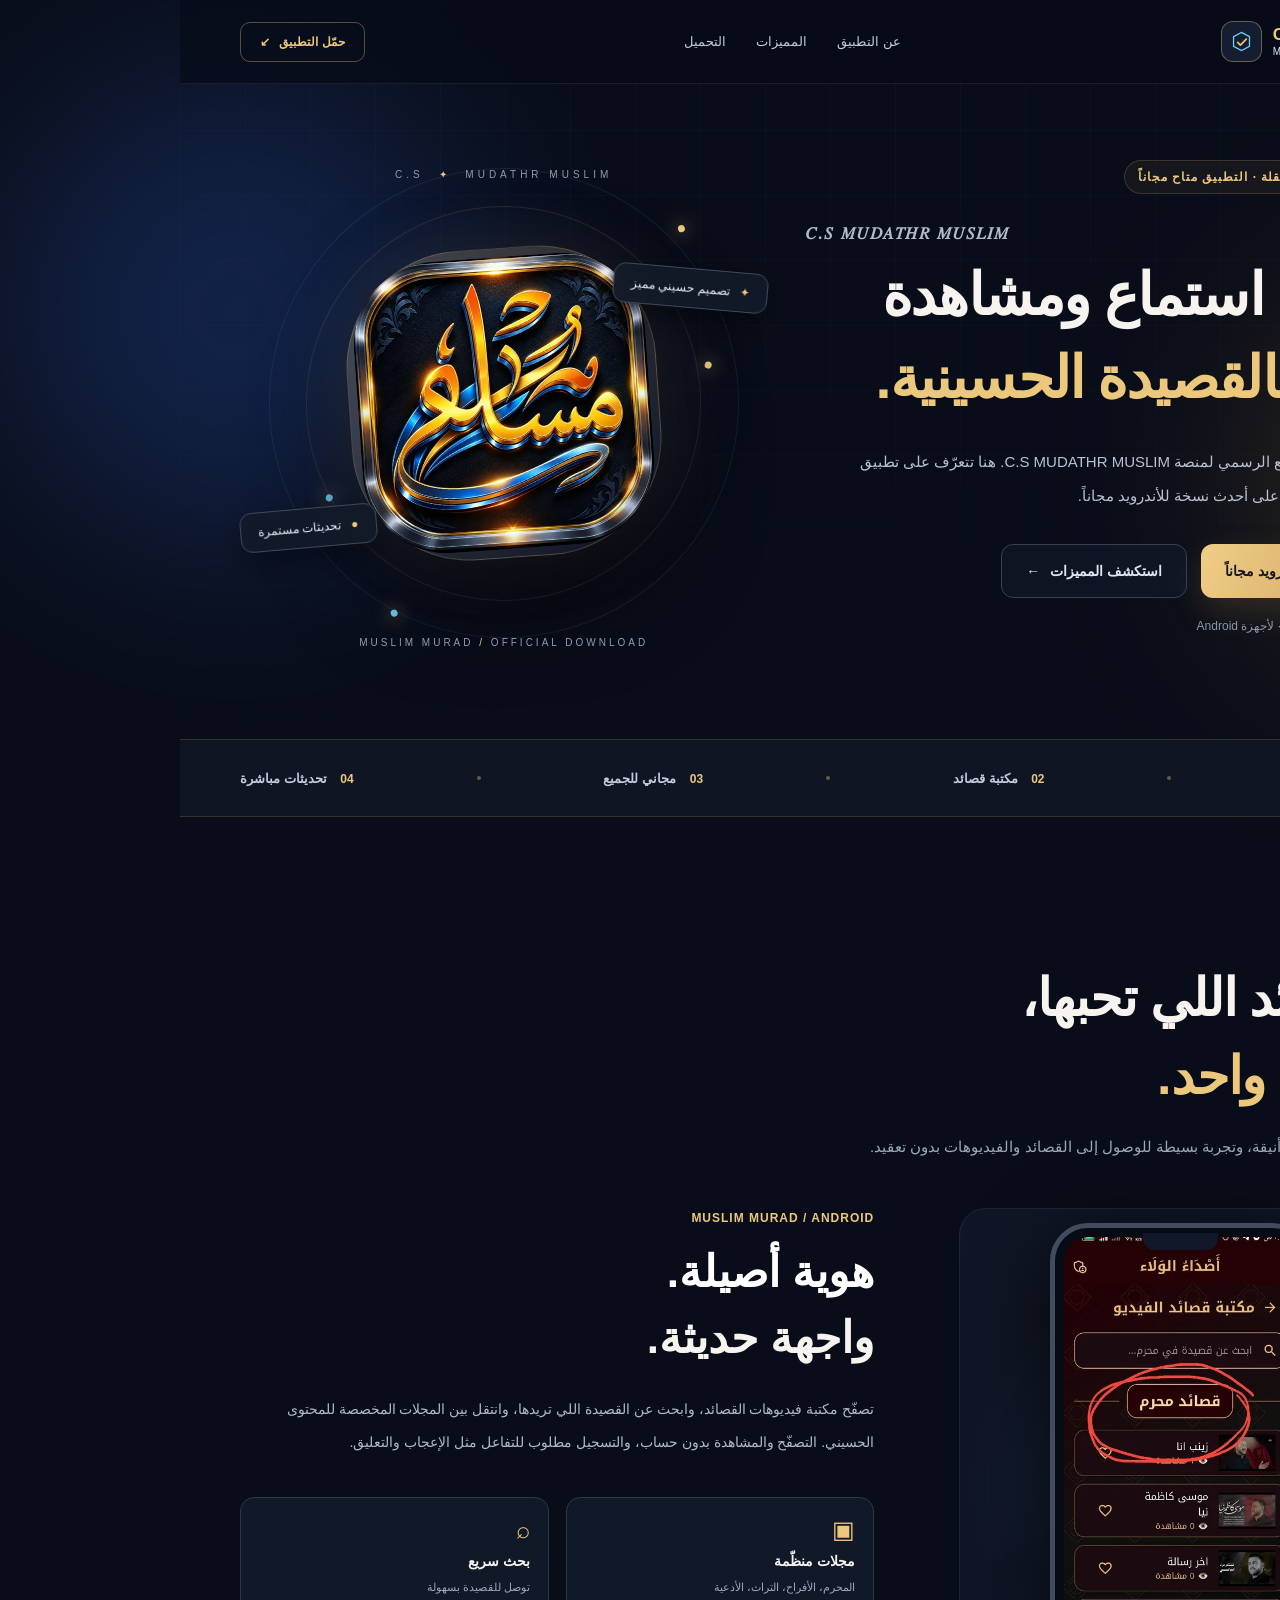
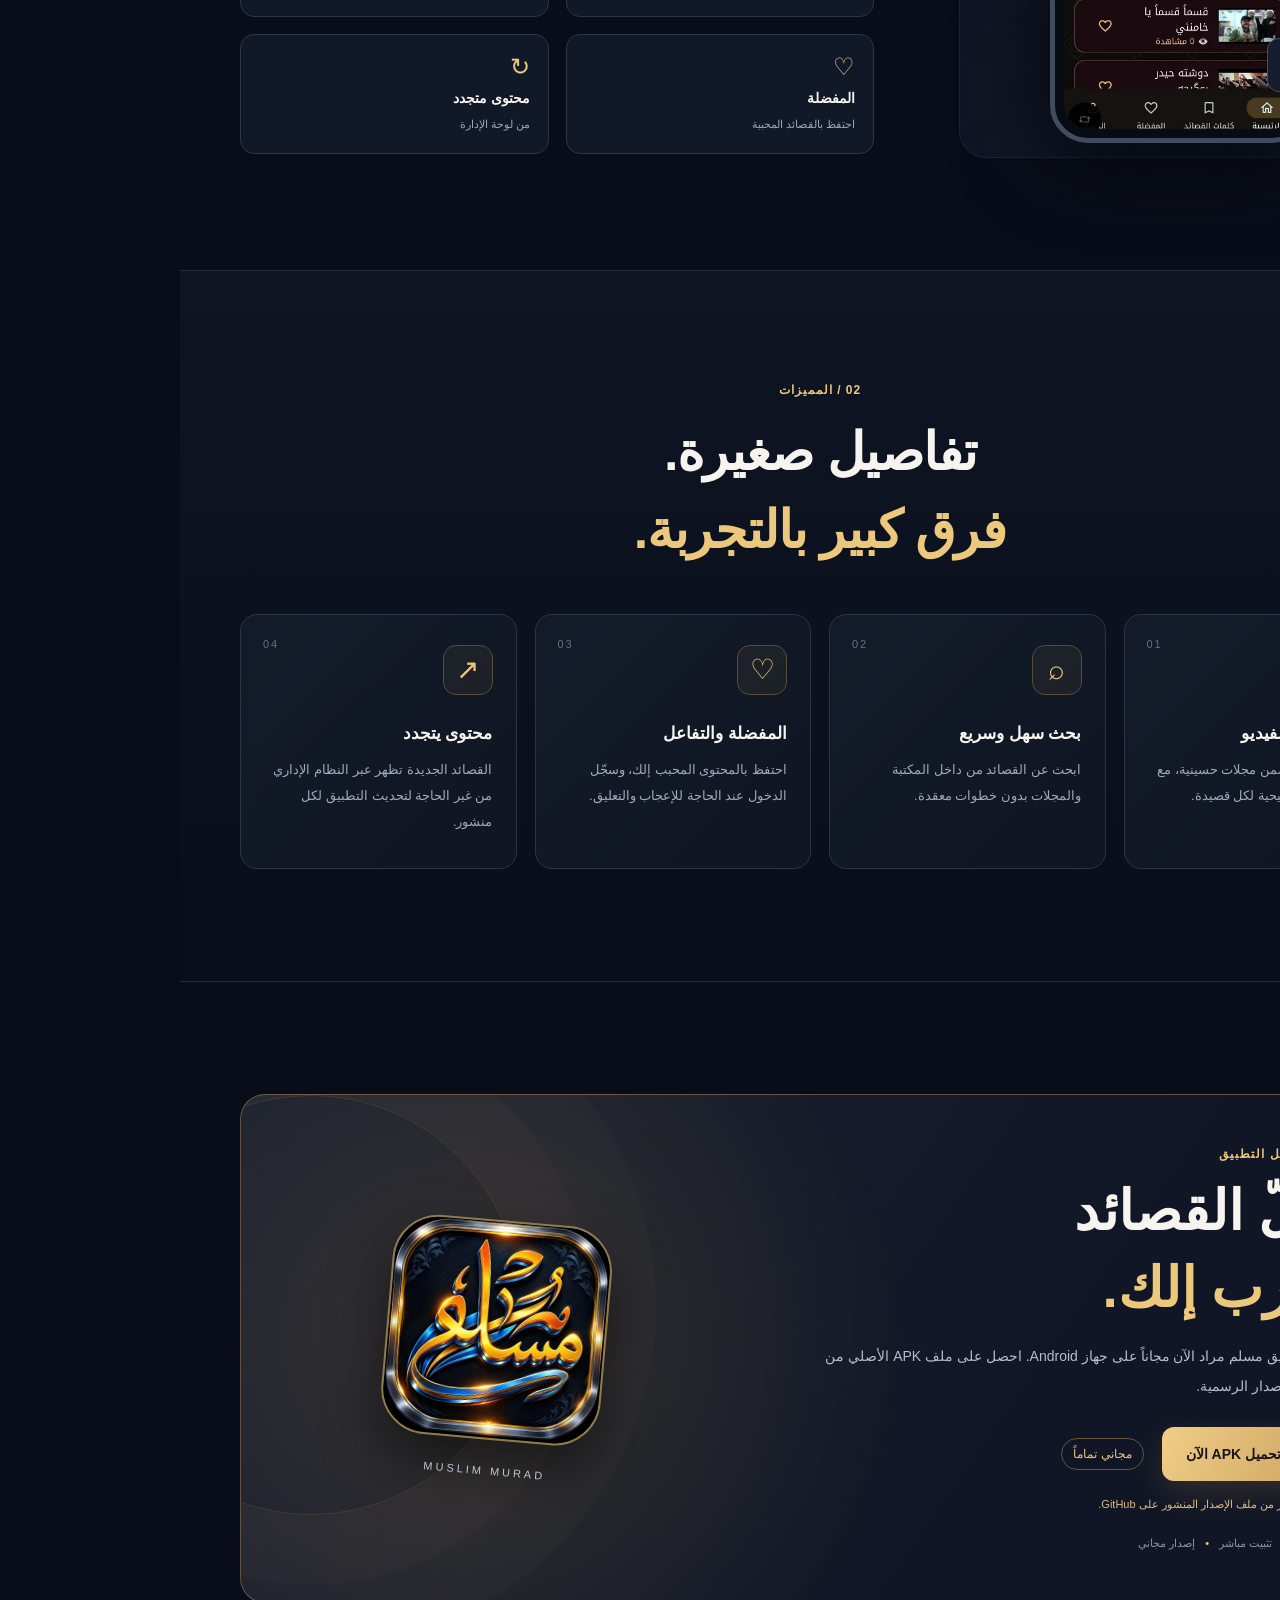
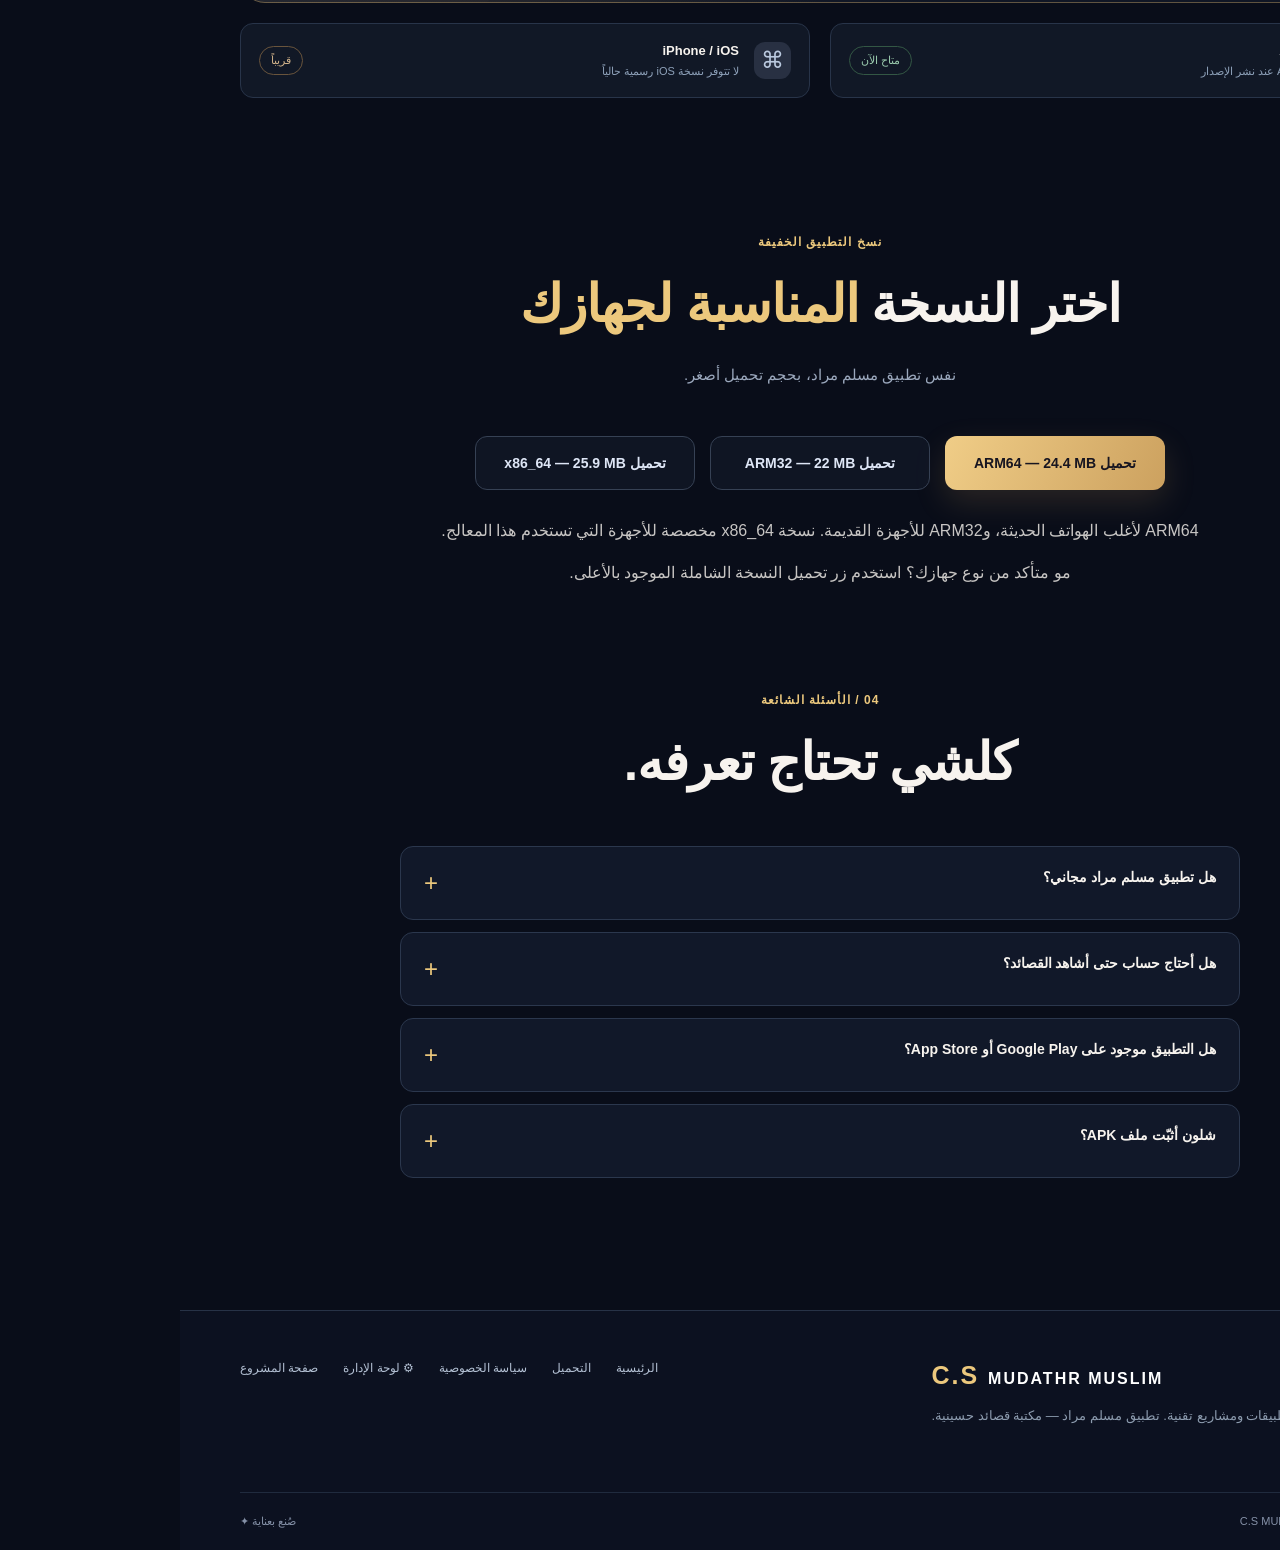
==== commit 35dcd1a2: "Publish new official Muslim Murad release" ====
--- a/index.html
+++ b/index.html
@@ -89,15 +89,15 @@
 
   <div style="display:flex;flex-wrap:wrap;gap:15px;justify-content:center;margin-top:30px">
 
-    <a class="btn btn-primary" href="https://github.com/MUDATHR/cs-mudathr-muslim/releases/download/v1.0.0/Muslim_Murad_ARM64.apk" style="min-width:220px">
+    <a class="btn btn-primary" href="https://github.com/MUDATHR/cs-mudathr-muslim/releases/latest/download/Muslim_Murad_ARM64.apk" style="min-width:220px">
       تحميل ARM64 — 24.4 MB
     </a>
 
-    <a class="btn btn-ghost" href="https://github.com/MUDATHR/cs-mudathr-muslim/releases/download/v1.0.0/Muslim_Murad_ARM32.apk" style="min-width:220px">
+    <a class="btn btn-ghost" href="https://github.com/MUDATHR/cs-mudathr-muslim/releases/latest/download/Muslim_Murad_ARM32.apk" style="min-width:220px">
       تحميل ARM32 — 22 MB
     </a>
 
-    <a class="btn btn-ghost" href="https://github.com/MUDATHR/cs-mudathr-muslim/releases/download/v1.0.0/Muslim_Murad_x86_64.apk" style="min-width:220px">
+    <a class="btn btn-ghost" href="https://github.com/MUDATHR/cs-mudathr-muslim/releases/latest/download/Muslim_Murad_x86_64.apk" style="min-width:220px">
       تحميل x86_64 — 25.9 MB
     </a>
 
